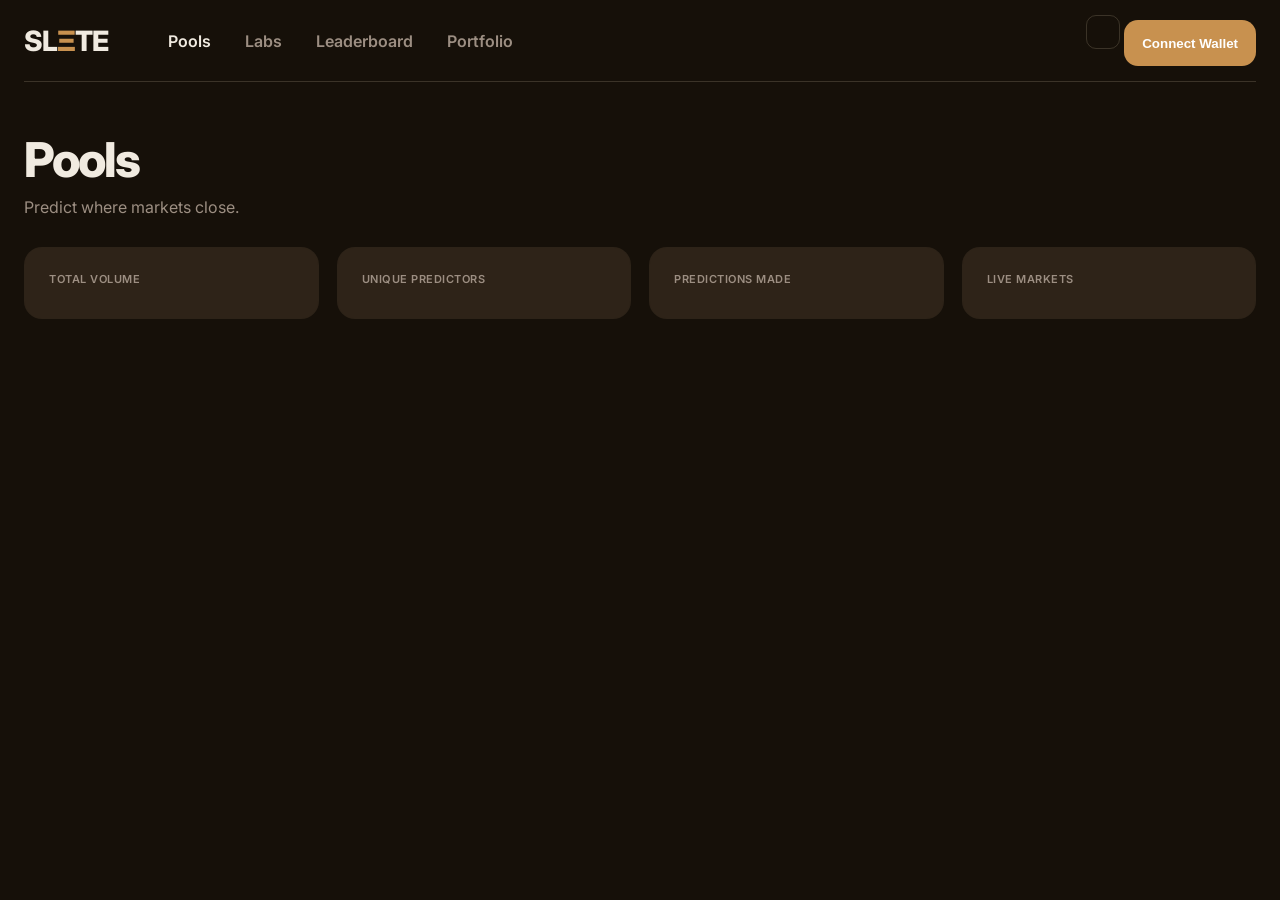
==== product.html @ a9aff98e "Change sidebar logo from div to anchor tag" ====
<!DOCTYPE html>
<html lang="en">
<head>

<meta charset="UTF-8">
<meta name="viewport" content="width=device-width, initial-scale=1.0">

<title>Slete | Predict Prices | Win Prizes</title>

<link rel="stylesheet" href="slete-desktop.css">
<link rel="stylesheet" href="slete.css">

<link rel="icon" href="slete1.png" type="image/png" sizes="16x16" />

<link rel="preconnect" href="https://fonts.googleapis.com">
<link rel="preconnect" href="https://fonts.gstatic.com" crossorigin>

<link href="https://fonts.googleapis.com/css2?family=IBM+Plex+Mono:wght@400;600;700&family=Inter:wght@400;500;600;700;800&display=swap" rel="stylesheet">

<script src="https://unpkg.com/lucide@latest/dist/umd/lucide.min.js"></script>

</head>
<body>
    
    <!-- SIDEBAR OVERLAY -->
<div class="sidebar-overlay" id="sidebarOverlay"></div>

<!-- COMMAND DRAWER -->
<aside class="sidebar" id="sidebar">

    <!-- TOP — Identity -->
    <div class="sidebar-identity">
    <a href="index.html" class="sidebar-logo">SL<span>Ξ</span>TE</a>
    </div>

    <!-- MIDDLE — Navigation -->
    <nav class="sidebar-nav">
        <button class="sidebar-nav-item active" data-sidebar-nav="pools">
            <svg width="18" height="18" viewBox="0 0 24 24" fill="none" stroke="currentColor" stroke-width="2" stroke-linecap="round" stroke-linejoin="round"><rect x="2" y="3" width="20" height="14" rx="2"/><line x1="8" y1="21" x2="16" y2="21"/><line x1="12" y1="17" x2="12" y2="21"/></svg>
            <span>Pools</span>
        </button>
        <button class="sidebar-nav-item" data-sidebar-nav="leaderboard">
            <svg width="18" height="18" viewBox="0 0 24 24" fill="none" stroke="currentColor" stroke-width="2" stroke-linecap="round" stroke-linejoin="round"><polyline points="22 12 18 12 15 21 9 3 6 12 2 12"/></svg>
            <span>Leaderboard</span>
        </button>
        <button class="sidebar-nav-item" data-sidebar-nav="portfolio">
            <svg width="18" height="18" viewBox="0 0 24 24" fill="none" stroke="currentColor" stroke-width="2" stroke-linecap="round" stroke-linejoin="round"><path d="M20 21v-2a4 4 0 0 0-4-4H8a4 4 0 0 0-4 4v2"/><circle cx="12" cy="7" r="4"/></svg>
            <span>Portfolio</span>
        </button>
        <div class="sidebar-divider"></div>
        <button class="sidebar-nav-item sidebar-nav-item--dim" data-sidebar-nav="labs" title="Coming soon — AI-assisted prediction tools">
            <svg width="18" height="18" viewBox="0 0 24 24" fill="none" stroke="currentColor" stroke-width="2" stroke-linecap="round" stroke-linejoin="round"><path d="M9 3H5a2 2 0 0 0-2 2v4m6-6h10a2 2 0 0 1 2 2v4M9 3v18m0 0h10a2 2 0 0 0 2-2v-4M9 21H5a2 2 0 0 1-2-2v-4m0 0h18"/></svg>
            <span>Labs</span>
            <div class="sidebar-nav-tag">Q3</div>
        </button>
    </nav>

    <!-- BOTTOM — CTA -->
    <div class="sidebar-footer">
        <div class="sidebar-protocol-info">
            <span class="sidebar-protocol-label">Powered by</span>
            <span class="sidebar-protocol-value">DeepBook · Sui</span>
        </div>
        <button class="sidebar-propose-btn" data-sidebar-nav="propose">
            <svg width="16" height="16" viewBox="0 0 24 24" fill="none" stroke="currentColor" stroke-width="2.5" stroke-linecap="round" stroke-linejoin="round"><line x1="12" y1="5" x2="12" y2="19"/><line x1="5" y1="12" x2="19" y2="12"/></svg>
            Propose Market
        </button>
    </div>

</aside>

<!-- =========================================
     APP
========================================= -->

<div class="app-shell">

    <!-- =====================================
         NAVBAR
    ====================================== -->

    <header class="navbar">

        <div class="nav-left">

            <div class="logo">
                SL<span>Ξ</span>TE
            </div>

            <nav class="nav-menu">

                <a href="#" class="active">
                    Pools
                </a>

                <a href="#">
                    Labs
                </a>

                <a href="#">
                    Leaderboard
                </a>

                <a href="#">
                    Portfolio
                </a>

            </nav>

        </div>

<div class="nav-right">
<button data-theme class="theme-toggle" aria-label="Toggle theme">
        <i data-lucide="sun" width="16" height="16"></i>
    </button>
    <button class="wallet-btn" id="walletBtn">Connect Wallet</button>
    <button class="nav-hamburger" id="navHamburger" aria-label="Menu">
        <span></span>
        <span></span>
        <span></span>
    </button>
</div>

    </header>

    <!-- =====================================
         PAGE HEADER
    ====================================== -->
     <!-- POOLS PAGE -->
                   <div id="page-pools">
    <section class="page-header">

        <div>

            <h1>
                Pools
            </h1>

            <p>
                Predict where markets close.
            </p>

        </div>

    </section>

    <!-- =====================================
         FILTERS
    ====================================== -->

    

    <!-- =====================================
         PROTOCOL METRICS
    ====================================== -->

    <section class="metrics-grid">

        <div class="metric-card">
            <span>Total Volume</span>
            <strong id="statTotalPooled"></strong>
        </div>

        <div class="metric-card">
            <span>Unique Predictors</span>
            <strong id="statActivePredictors"></strong>
        </div>

        <div class="metric-card">
            <span>Predictions Made</span>
            <strong id="statPredictionsMade"></strong>
        </div>

        <div class="metric-card">
            <span>Live Markets</span>
            <strong id="statMarkets"></strong>
        </div>

    </section>

    <!-- =====================================
         POOLS GRID
    ====================================== -->

    <section class="pools-grid" id="active-pools-grid">

    </section>

    </div><!-- end #page-pools -->
    
    <!-- PORTFOLIO PAGE -->
<div id="page-portfolio" style="display:none;">

    <section class="page-header">
        <div>
            <h1>Portfolio</h1>
            <p>Your prediction history.</p>
        </div>
    </section>

   <!-- CONNECTED STATE -->
    <div class="portfolio-content" id="portfolioContent" style="display:none;">

        <!-- STREAK CARD -->
        <div class="port-streak-card" id="portStreakCard">
            <div class="port-streak-left">
                <span class="port-streak-label">Accuracy Streak</span>
                <div class="port-streak-count" id="portStreakCount">0</div>
                <span class="port-streak-sub" id="portStreakSub">No streak yet</span>
            </div>
            <div class="port-streak-right">
                <div class="port-streak-dots" id="portStreakDots"></div>
                <span class="port-streak-threshold">Within 1% accuracy</span>
            </div>
        </div>

        <!-- STATS GRID -->
        <div class="portfolio-stats">
            <div class="portfolio-stat">
                <span>Predictions</span>
                <strong id="portStatTotal">0</strong>
            </div>
            <div class="portfolio-stat">
                <span>Accuracy</span>
                <strong id="portStatWinRate">—</strong>
            </div>
            <div class="portfolio-stat">
                <span>Earned</span>
                <strong id="portStatEarned">—</strong>
            </div>
        </div>

        <!-- BALANCE STRIP -->
        <div class="port-balance-strip">
            <span class="port-balance-label">DUSDC Balance</span>
            <strong class="port-balance-val" id="portStatBalance">—</strong>
        </div>

        <!-- EMPTY STATE -->
        <div class="portfolio-empty" id="portfolioEmpty">
            <p>No predictions yet.</p>
            <button class="detail-gate-btn" id="portfolioGoPoolsBtn">Browse Pools </button>
        </div>

        <!-- HISTORY LIST -->
        <div class="portfolio-history" id="portfolioHistory" style="display:none;">
            <div class="port-history-title">Positions</div>
            <div id="portfolioHistoryRows"></div>
        </div>

    </div>

</div><!-- end #page-portfolio -->

<!-- PROPOSE MARKET PAGE -->
<div id="page-propose" style="display:none;">

    <section class="page-header">
        <div>
            <h1>Propose Market</h1>
            <p>Create a new prediction pool on DeepBook.</p>
        </div>
    </section>

    <!-- STEP INDICATOR -->
    <div class="propose-steps">
        <div class="propose-step active" data-step="1">
            <div class="propose-step-num">1</div>
            <span>Asset Pair</span>
        </div>
        <div class="propose-step-line"></div>
        <div class="propose-step" data-step="2">
            <div class="propose-step-num">2</div>
            <span>Configure</span>
        </div>
        <div class="propose-step-line"></div>
        <div class="propose-step" data-step="3">
            <div class="propose-step-num">3</div>
            <span>Review</span>
        </div>
    </div>

    <!-- STEP 1 — Asset Pair -->
    <div class="propose-panel" id="proposeStep1">
        <h2 class="propose-panel-title">Choose an asset pair</h2>
        <p class="propose-panel-sub">Select the base asset. All pools are quoted in USDC.</p>
        <div class="propose-asset-grid">
            <button class="propose-asset-chip active" data-asset="SUI">
                <img src="https://assets.coingecko.com/coins/images/26375/small/sui-ocean-square.png" alt="SUI">
                <span>SUI</span>
            </button>
            <button class="propose-asset-chip" data-asset="ETH">
                <img src="https://assets.coingecko.com/coins/images/279/small/ethereum.png" alt="ETH">
                <span>ETH</span>
            </button>
            <button class="propose-asset-chip" data-asset="SOL">
                <img src="https://assets.coingecko.com/coins/images/4128/small/solana.png" alt="SOL">
                <span>SOL</span>
            </button>
            <button class="propose-asset-chip" data-asset="BTC">
                <img src="https://assets.coingecko.com/coins/images/1/small/bitcoin.png" alt="BTC">
                <span>BTC</span>
            </button>
        </div>
        <div class="propose-selected-pair">
            <span id="proposeSelectedPair">SUI / USDC</span>
        </div>
        <button class="propose-next-btn" id="proposeNext1">Continue</button>
    </div>

    <!-- STEP 2 — Configure -->
    <div class="propose-panel" id="proposeStep2" style="display:none;">
        <h2 class="propose-panel-title">Configure your pool</h2>
        <p class="propose-panel-sub">Set the duration and entry fee for predictors.</p>

        <div class="propose-field">
            <label class="propose-label">Pool Duration</label>
            <div class="propose-option-row">
                <button class="propose-option active" data-duration="6">6H</button>
                <button class="propose-option" data-duration="12">12H</button>
                <button class="propose-option" data-duration="24">24H</button>
                <button class="propose-option" data-duration="48">48H</button>
            </div>
        </div>

        <div class="propose-field">
            <label class="propose-label">Entry Fee</label>
            <div class="propose-option-row">
                <button class="propose-option active" data-fee="1">1 USDC</button>
                <button class="propose-option" data-fee="2">2 USDC</button>
                <button class="propose-option" data-fee="5">5 USDC</button>
                <button class="propose-option" data-fee="10">10 USDC</button>
            </div>
        </div>

        <div class="propose-field">
            <label class="propose-label">Oracle Source</label>
            <div class="propose-oracle-display">
                <svg width="16" height="16" viewBox="0 0 24 24" fill="none" stroke="currentColor" stroke-width="2"><circle cx="12" cy="12" r="10"/><polyline points="12 6 12 12 16 14"/></svg>
                DeepBook Price Oracle · Sui Testnet
            </div>
        </div>

        <div class="propose-nav-row">
            <button class="propose-back-btn" id="proposeBack2">← Back</button>
            <button class="propose-next-btn" id="proposeNext2">Continue →</button>
        </div>
    </div>

    <!-- STEP 3 — Review -->
    <div class="propose-panel" id="proposeStep3" style="display:none;">
        <h2 class="propose-panel-title">Review & Submit</h2>
        <p class="propose-panel-sub">Confirm your proposal before submitting on-chain.</p>

        <div class="propose-review-card">
            <div class="propose-review-row">
                <span>Asset Pair</span>
                <strong id="reviewPair">SUI / USDC</strong>
            </div>
            <div class="propose-review-row">
                <span>Duration</span>
                <strong id="reviewDuration">24H</strong>
            </div>
            <div class="propose-review-row">
                <span>Entry Fee</span>
                <strong id="reviewFee">1 USDC</strong>
            </div>
            <div class="propose-review-row">
                <span>Oracle</span>
                <strong>DeepBook · Sui</strong>
            </div>
            <div class="propose-review-row">
                <span>Network</span>
                <strong>Sui Testnet</strong>
            </div>
        </div>

        <div class="propose-submit-gate" id="proposeGate">
            <p>Connect your wallet to submit this proposal on-chain.</p>
            <button class="detail-gate-btn" id="proposeConnectBtn">Connect Wallet →</button>
        </div>

        <div class="propose-submit-form" id="proposeForm" style="display:none;">
            <button class="propose-submit-btn" id="proposeSubmitBtn">
                Submit Proposal on Sui →
            </button>
            <p class="propose-disclaimer">This proposal will be submitted to the Slete protocol contract on Sui Testnet.</p>
        </div>

        <div class="propose-nav-row">
            <button class="propose-back-btn" id="proposeBack3">← Back</button>
        </div>
    </div>

</div><!-- end #page-propose -->

<!-- LEADERBOARD PAGE -->
<div id="page-leaderboard" style="display:none;">

    <section class="page-header">
        <div>
            <h1>Leaderboard</h1>
            <p>Top predictors by accuracy.</p>
        </div>
    </section>

   <div style="display:flex;flex-direction:column;align-items:center;justify-content:center;padding:80px 24px;text-align:center;gap:8px;">
    <svg width="36" height="36" viewBox="0 0 24 24" fill="none" stroke="var(--accent)" stroke-width="1.5" stroke-linecap="round" stroke-linejoin="round" style="opacity:0.7;margin-bottom:4px;"><path d="M6 9H4.5a2.5 2.5 0 0 1 0-5H6"/><path d="M18 9h1.5a2.5 2.5 0 0 0 0-5H18"/><path d="M4 22h16"/><path d="M10 14.66V17c0 .55-.47.98-.97 1.21C7.85 18.75 7 20.24 7 22"/><path d="M14 14.66V17c0 .55.47.98.97 1.21C16.15 18.75 17 20.24 17 22"/><path d="M18 2H6v7a6 6 0 0 0 12 0V2Z"/></svg>
    <h2 style="font-size:18px;font-weight:700;margin:0;color:var(--text);">There are no rankings yet.</h2>
</div>
   
</div><!-- end #page-leaderboard -->

    <!-- =====================================
         MOBILE BOTTOM NAV
    ====================================== -->

    <nav class="mobile-nav">

        <button class="mobile-nav-item active" data-nav="pools">
            <i data-lucide="layers" width="22" height="22"></i>
            Pools
        </button>

        <button class="mobile-nav-item" data-nav="labs" style="display:none;">
            <i data-lucide="flask-conical" width="22" height="22"></i>
            Labs
        </button>

        <button class="mobile-nav-item" data-nav="leaderboard">
            <i data-lucide="bar-chart-2" width="22" height="22"></i>
            Leaders
        </button>

        <button class="mobile-nav-item" data-nav="portfolio">
            <i data-lucide="user" width="22" height="22"></i>
            Portfolio
        </button>

    </nav>
</div>

<script type="module">
  import { Transaction } from 'https://esm.sh/@mysten/sui@1.21.1/transactions';
  window.__SuiTransaction = Transaction;
</script>

<script src="sui-wallet.js"></script>
<script src="slete.js"></script>
<script>lucide.createIcons();</script>

   <!-- POOL DETAIL PAGE — outside app-shell so fixed positioning is never broken -->
   <section class="detail-page" id="page-pool-detail">

        <!-- DETAIL NAVBAR -->
        <header class="detail-nav">
            <div class="detail-nav-top">
                <button class="detail-back" id="detailBack">
                    <svg width="20" height="20" viewBox="0 0 24 24" fill="none" stroke="currentColor" stroke-width="2.5" stroke-linecap="round" stroke-linejoin="round"><polyline points="15 18 9 12 15 6"/></svg>
                </button>
                <div class="detail-breadcrumb">
                    <span class="detail-bc-pools">Pools</span>
                    <svg width="14" height="14" viewBox="0 0 24 24" fill="none" stroke="currentColor" stroke-width="2" stroke-linecap="round" stroke-linejoin="round"><polyline points="9 18 15 12 9 6"/></svg>
                    <span class="detail-bc-asset" id="detailBcAsset"></span>
                </div>
            </div>
            <div class="detail-pool-switcher" id="detailPoolSwitcher"></div>
        </header>

       <!-- PRICE HERO -->
<div class="detail-price-hero">
    <div class="detail-price-left">
        <div class="detail-asset-top">
            <div class="detail-asset-icons"></div>
            <div class="detail-asset-name" id="detailAsset"></div>
            <div class="detail-status-badge">Open</div>
        </div>
        <div class="detail-price-row">
            <span class="detail-live-price" id="detailLivePrice"></span>
            <span class="detail-change" id="detailChange"></span>
        </div>
    </div>
    <div class="detail-price-right">
        <div class="detail-price-right-top">
            <div class="detail-pool-id-badge" id="detailPoolId"></div>
            <button class="detail-share-btn" id="detailShareBtn">
                <svg width="15" height="15" viewBox="0 0 24 24" fill="none" stroke="currentColor" stroke-width="2" stroke-linecap="round" stroke-linejoin="round"><circle cx="18" cy="5" r="3"/><circle cx="6" cy="12" r="3"/><circle cx="18" cy="19" r="3"/><line x1="8.59" y1="13.51" x2="15.42" y2="17.49"/><line x1="15.41" y1="6.51" x2="8.59" y2="10.49"/></svg>
            </button>
        </div>
        <div class="detail-duration-badge" id="detailDuration"></div>
    </div>
</div>

<!-- PRICE TO BEAT BANNER -->
<div class="detail-ptb" id="detailPtbBanner">
    <div class="detail-ptb-left">
        <span class="detail-ptb-label">Crowd Target</span>
        <span class="detail-ptb-price" id="detailPtbPrice">—</span>
    </div>
    <div class="detail-ptb-right">
        <span class="detail-ptb-delta" id="detailPtbDelta">—</span>
        <span class="detail-ptb-hint">from current</span>
    </div>
</div>

        <!-- TRADINGVIEW CHART -->
<div class="detail-chart-wrap">
    <div class="tradingview-widget-container" id="tvChartContainer">
        <div id="tradingview_chart"></div>
    </div>
    <canvas id="detailChartCanvas" class="detail-chart-canvas"></canvas>
    <div class="detail-pnl-badge" id="detailPnlBadge" style="display:none;"></div>
</div>

        <!-- DUAL TIMERS -->
        <div class="detail-timers">
        <div class="detail-timer-card detail-timer-close">
    <div class="detail-timer-label">Pool Closes In</div>
    <div class="detail-timer-value" id="detailTimerClose">—</div>
    <div class="detail-timer-tag">Entry deadline</div>
</div>
<div class="detail-timer-card detail-timer-snapshot">
    <div class="detail-timer-label">Snapshot In</div>
    <div class="detail-timer-value" id="detailTimerSnapshot">—</div>
    <div class="detail-timer-tag">Oracle reads price</div>
</div>
        </div>

        <!-- POOL METADATA STRIP -->
        <div class="detail-meta-strip">
            <div class="detail-meta-item">
                <span>Pool ID</span>
                <strong id="detailMetaPool">—</strong>
            </div>
            <div class="detail-meta-item">
                <span>Entry Fee</span>
                <strong id="detailMetaEntry">—</strong>
            </div>
            <div class="detail-meta-item">
                <span>Predictors</span>
                <strong id="detailMetaPredictors">—</strong>
            </div>
            <div class="detail-meta-item">
                <span>Prize Pool</span>
                <strong id="detailMetaPrize">—</strong>
            </div>
        </div>

        <!-- PREDICTION DISTRIBUTION -->
        <div class="detail-distribution">
            <div class="detail-dist-header">
                <span class="detail-dist-title">Prediction Distribution</span>
                <span class="detail-dist-sub" id="detailDistSub"></span>
                <p class="detail-dist-hint">Tap a bar to set your prediction</p>
            </div>
            <div class="detail-dist-bars" id="detailDistBars"></div>
            <div class="detail-dist-range">
                <span id="detailDistMin">—</span>
                <span>Current Price</span>
                <span id="detailDistMax">—</span>
            </div>
            <div class="detail-crowd-indicator" id="detailCrowdIndicator">
                <span class="crowd-dot"></span>
                <span class="crowd-text" id="detailCrowdText">—</span>
            </div>
        </div>
        
        <!-- PRICE CLUSTERS -->
<div class="detail-clusters" id="detailClusters">
    <div class="detail-clusters-header" id="detailClustersToggle">
        <span class="detail-clusters-title">Price Clusters</span>
        <span class="detail-clusters-sub" id="detailClustersSub">—</span>
        <svg class="detail-clusters-chevron" width="14" height="14" viewBox="0 0 24 24" fill="none" stroke="currentColor" stroke-width="2.5" stroke-linecap="round" stroke-linejoin="round"><polyline points="6 9 12 15 18 9"/></svg>
    </div>
    <div class="detail-clusters-body" id="detailClustersBody">
        <div class="detail-clusters-table">
            <div class="detail-clusters-thead">
                <span>Price Range</span>
                <span>Predictors</span>
                <span>Conviction</span>
            </div>
            <div id="detailClustersRows"></div>
        </div>
    </div>
</div>

        <!-- STICKY PREDICT SHEET -->
<div class="detail-sticky-sheet" id="detailStickySheet">

    <!-- GATE STATE -->
    <div class="detail-sheet-gate" id="detailConnectGate">
        <p class="detail-gate-text">Connect your wallet to make a prediction</p>
        <button class="detail-gate-btn" id="detailGateConnect">Connect Wallet</button>
    </div>

<!-- INPUT STATE -->
    <div class="detail-sheet-form" id="detailPredictForm" style="display:none;">

        <!-- Row 1: Price input -->
        <div class="detail-sheet-price-row">
            <div class="detail-sheet-price-left">
                <span class="detail-sheet-prefix">$</span>
                <input type="number" class="detail-sheet-input" id="detailPredictionInput" placeholder="Enter price" step="0.001"/>
            </div>
            <button class="detail-sheet-use-current" id="detailUseCurrentBtn">Use current</button>
        </div>

        <!-- Row 2: Stake label + quick-add chips -->
        <div class="detail-sheet-stake-row">
            <span class="detail-sheet-stake-label">Stake <strong id="detailStakeDisplay">1 DUSDC</strong></span>
            <div class="detail-sheet-quickadd">
                <button class="detail-quickadd-chip" data-add="1">+1</button>
                <button class="detail-quickadd-chip" data-add="5">+5</button>
                <button class="detail-quickadd-chip" data-add="10">+10</button>
                <button class="detail-quickadd-chip" data-add="100">+100</button>
            </div>
        </div>

        <!-- Row 3: Preset amount chips (segmented) -->
        <div class="detail-sheet-chips" id="detailAmountChips">
            <button class="detail-amount-chip active" data-amount="1">1</button>
            <button class="detail-amount-chip" data-amount="5">5</button>
            <button class="detail-amount-chip" data-amount="10">10</button>
            <button class="detail-amount-chip" data-amount="custom">
                <svg width="12" height="12" viewBox="0 0 24 24" fill="none" stroke="currentColor" stroke-width="2.5" stroke-linecap="round" stroke-linejoin="round"><line x1="12" y1="5" x2="12" y2="19"/><line x1="5" y1="12" x2="19" y2="12"/></svg>
            </button>
            <input type="number" class="detail-custom-amount" id="detailCustomAmount" placeholder="DUSDC" min="1" step="1" style="display:none;"/>
        </div>

        <!-- Win estimate -->
        <div class="detail-sheet-win-row" id="detailWinRow">
            <span class="detail-win-label">If correct</span>
            <span class="detail-win-amount" id="detailWinEstimate">—</span>
        </div>

        <!-- Contrarian badge -->
        <div class="detail-contrarian-badge" id="detailContrarianBadge" style="display:none;">
            <div class="contrarian-left">
                <span class="contrarian-title" id="contrarianTitle">Contrarian</span>
                <span class="contrarian-sub" id="contrarianSub">—</span>
            </div>
            <span class="contrarian-edge" id="contrarianEdge">—</span>
        </div>

        <!-- CTA -->
        <button class="detail-submit-btn" id="detailSubmit">Confirm Prediction</button>

    </div>   
   
    <!-- POSITION STATE -->
    <div class="detail-position" id="detailPosition" style="display:none;">
        <div class="detail-position-header">
            <span class="detail-position-title">Your Position</span>
            <span class="detail-position-badge">Active</span>
        </div>
        <div class="detail-position-rows">
            <div class="detail-position-row"><span>Your Prediction</span><strong id="posYours">—</strong></div>
            <div class="detail-position-row"><span>Current Price</span><strong id="posCurrent">—</strong></div>
            <div class="detail-position-row"><span>Crowd Median</span><strong id="posCrowd">—</strong></div>
            <div class="detail-position-row"><span>Your Distance</span><strong id="posDistance">—</strong></div>
        </div>
    </div>

</div>

    </section>

</body>
</html>
---- slete-desktop.css ----
/* =========================================================
   SLETE DESKTOP
========================================================= */

:root {
    --bg:            #F4F1EB;
    --surface:       #FCFAF7;
    --surface-2:     #F1EADF;
    --border:        rgba(43,36,28,0.08);
    --border-strong: rgba(43,36,28,0.12);
    --text:          #2B241C;
    --text-soft:     #6B6259;
    --text-muted:    #8A8177;
    --accent:        #AD7742;
    --accent-hover:  #956534;
    --accent-soft:   rgba(173,119,66,0.12);
    --green:         #177A55;
    --green-soft:    rgba(23,122,85,0.08);
    --red:           #C14A3A;
    --red-soft:      rgba(193,74,58,0.08);
    --shadow-sm:     0 1px 2px rgba(43,36,28,0.04);
    --shadow-md:     0 6px 20px rgba(43,36,28,0.06);
    --radius:        18px;
    --container:     1400px;
}

* {

    margin: 0;
    padding: 0;
    box-sizing: border-box;

}

body {

    background: var(--bg);
    color: var(--text);
    min-height: 100vh;
    color-scheme: light;
    font-family: 'Geist', 'SF Pro Display', Inter, sans-serif;
    }

.app-shell {

    max-width: var(--container);

    margin: 0 auto;

    padding: 0 24px 80px;

}

/* =========================================================
   NAVBAR
========================================================= */

.navbar {

    height: 82px;

    display: flex;

    align-items: center;

    justify-content: space-between;

    border-bottom: 1px solid var(--border);

}

.nav-left {

    display: flex;

    align-items: center;

    gap: 60px;

}

.logo {
    font-size: 28px;
    font-weight: 800;
    letter-spacing: -1px;
}

.logo span {
    color: var(--accent);
}

.nav-menu {

    display: flex;

    gap: 34px;

}

.nav-menu a {

    text-decoration: none;

    color: var(--text-soft);

    font-weight: 600;

    transition: .2s;

}

.nav-menu a:hover,
.nav-menu a.active {

    color: var(--text);

}

.wallet-btn {
    height: 46px;
    padding: 0 18px;
    border: none;
    background: var(--accent);
    color: #fff;
    border-radius: 14px;
    font-weight: 600;
}

.wallet-btn.connected {
    background: var(--accent);
    border-color: var(--accent);
    color: var(--accent);
}

/* =========================================================
   HEADER
========================================================= */

.page-header {

    margin-top: 48px;

    margin-bottom: 30px;

}

.page-header h1 {

    font-size: 48px;

    font-weight: 800;

    letter-spacing: -2px;

    margin-bottom: 8px;

}

.page-header p {

    color: var(--text-soft);

}

/* =========================================================
   FILTERS
========================================================= */

.filters {
    display: inline-flex;
    gap: 2px;
    margin-bottom: 30px;
    background: var(--surface-2);
    border-radius: 14px;
    padding: 4px;
    border: 1px solid var(--border);
}

.filter-chip {
    height: 36px;
    padding: 0 16px;
    border-radius: 10px;
    border: none;
    background: transparent;
    color: var(--text-muted);
    cursor: pointer;
    font-size: 13px;
    font-weight: 600;
    transition: background .15s, color .15s;
    white-space: nowrap;
}

.filter-chip:hover {
    color: var(--text);
}

.filter-chip.active {
    background: var(--surface);
    color: var(--text);
    box-shadow: 0 1px 4px rgba(43,36,28,0.10);
}

/* =========================================================
   METRICS
========================================================= */

.metrics-grid {
    display: grid;
    grid-template-columns: repeat(4,1fr);
    gap: 18px;
    margin-bottom: 40px;
}

.metric-card {
    background: var(--surface);
    border: 1px solid var(--border-strong, rgba(43,36,28,0.12));
    border-radius: var(--radius);
    padding: 24px;
}

.metric-card span {
    display: block;
    color: var(--text-soft);
    margin-bottom: 8px;
    font-size: 11px;
    font-weight: 600;
    text-transform: uppercase;
    letter-spacing: 0.5px;
}

.metric-card strong {
    font-size: 26px;
    font-weight: 800;
    font-family: 'IBM Plex Mono', monospace;
    letter-spacing: -0.5px;
}

/* =========================================================
   POOLS GRID
========================================================= */

.pools-grid {

    display: grid;

    grid-template-columns:
        repeat(auto-fill,minmax(340px,1fr));

    gap: 24px;

}

.pool-id {
    font-size: 11px;
    color: var(--text-muted);
    font-weight: 600;
    letter-spacing: .5px;
    text-decoration: none;
    margin-top: 3px;
    display: block;
}

.pool-id:hover {
    color: var(--accent);
}

.pool-pair-row {
    display: flex;
    align-items: center;
    gap: 12px;
    margin-bottom: 20px;
}

.pool-pair-info {
    display: flex;
    flex-direction: column;
    justify-content: center;
}

.asset-icons {
    display: flex;
    align-items: center;
    flex-shrink: 0;
    margin-bottom: 0;
}

.asset-icon {
    width: 32px;
    height: 32px;
    border-radius: 999px;
    object-fit: cover;
    flex-shrink: 0;
    border: 2px solid var(--surface);
}

.asset-icons .asset-icon:last-child {
    margin-left: -10px;
}

/* =========================================================
   POOL CARD
========================================================= */

.pool-card {
    background: var(--surface);
    border: 1px solid var(--border);
    border-radius: 28px;
    padding: 24px;
    transition: .25s;
}

@media (hover: hover) {
    .pool-card:hover {
        transform: translateY(-4px);
        border-color: rgba(173,119,66,0.35);
        box-shadow: 0 20px 40px rgba(173,119,66,0.10);
    }
}

.pool-top {

    display: flex;

    justify-content: space-between;

    align-items: center;

    margin-bottom: 24px;

}

.pool-status {

    height: 34px;

    padding: 0 14px;

    border-radius: 999px;

    display: flex;

    align-items: center;

    font-size: 13px;

    font-weight: 700;

}

.pool-status.open {

    background: rgba(22,163,74,.1);

    color: var(--green);

}

.pool-duration {

    font-size: 14px;

    color: var(--text-soft);

    font-weight: 700;

}

.asset {
    font-size: 22px;
    font-weight: 800;
    letter-spacing: -0.5px;
    line-height: 1;
}

.live-price {
    font-size: 40px;
    font-weight: 800;
    margin-bottom: 24px;
}

.countdown {
    background: var(--surface-2);
    border: 1px solid var(--border);
    border-radius: 18px;
    padding: 14px 18px;
    margin-bottom: 24px;
    position: relative;
    overflow: hidden;
}

.countdown::before {
    content: '';
    position: absolute;
    inset: 0;
    background: linear-gradient(135deg, rgba(173,119,66,0.06), transparent);
    pointer-events: none;
}

.countdown-label {
    font-size: 11px;
    font-weight: 700;
    text-transform: uppercase;
    letter-spacing: 0.6px;
    color: var(--text-muted);
    margin-bottom: 6px;
}

.countdown strong {
    display: block;
    font-size: 28px;
    font-weight: 700;
    font-family: 'IBM Plex Mono', monospace;
    letter-spacing: 2px;
    color: var(--text);
    line-height: 1;
}

.countdown.urgent {
    border-color: rgba(193,74,58,0.3);
    background: rgba(193,74,58,0.06);
    animation: urgency-breathe 1.2s ease-in-out infinite;
}

.countdown.urgent strong {
    color: var(--red);
}

.countdown.warning {
    border-color: rgba(173,119,66,0.4);
    background: rgba(173,119,66,0.07);
}

.countdown.warning strong {
    color: var(--accent);
}

@keyframes urgency-breathe {
    0%, 100% { box-shadow: 0 0 0 0 rgba(193,74,58,0); }
    50% { box-shadow: 0 0 0 4px rgba(193,74,58,0.12); }
}

.pool-stats {

    display: flex;

    flex-direction: column;

    gap: 16px;

    margin-bottom: 24px;

}

.pool-stats div {
    display: flex;
    justify-content: space-between;
    align-items: center;
    padding: 4px 0;
    border-bottom: 1px solid var(--border);
}

.pool-stats div:last-child {
    border-bottom: none;
}

.pool-stats span {
    color: var(--text-soft);
    font-size: 12px;
    font-weight: 500;
    text-transform: uppercase;
    letter-spacing: 0.4px;
}

.pool-stats strong {
    font-weight: 700;
    font-size: 15px;
    color: var(--text);
    font-family: 'IBM Plex Mono', monospace;
}

.join-btn {

    width: 100%;
    height: 54px;
    border: none;
    border-radius: 18px;
    background: var(--accent);
    color: white;
    font-weight: 700;
    cursor: pointer;
    transition: background .2s;
}

.join-btn:hover {
    background: var(--accent-hover);
}

/* =========================================================
   POOL DETAIL PAGE
========================================================= */

.detail-page {
    position: fixed;
    inset: 0;
    background: var(--bg);
    z-index: 1500;
    overflow-y: auto;
    opacity: 0;
    pointer-events: none;
    transition: opacity .2s ease;
    padding-bottom: 0;
    display: none;
}

.detail-page.open {
    display: block;
    opacity: 1;
    pointer-events: all;
}

@keyframes slideUp {
    from { opacity: 0; transform: translateY(18px); }
    to   { opacity: 1; transform: translateY(0); }
}

@keyframes fadeIn {
    from { opacity: 0; }
    to   { opacity: 1; }
}

.detail-page.open .detail-price-hero {
    animation: slideUp .25s ease forwards;
}

.detail-page.open .detail-chart-wrap {
    animation: slideUp .3s ease .05s both;
}

.detail-page.open .detail-timers {
    animation: slideUp .3s ease .1s both;
}

.detail-page.open .detail-meta-strip {
    animation: slideUp .3s ease .15s both;
}

.detail-page.open .detail-distribution {
    animation: slideUp .3s ease .2s both;
}

.detail-page.open .detail-predict-section {
    animation: slideUp .3s ease .25s both;
}

/* DETAIL NAV */

.detail-nav {
    display: flex;
    align-items: center;
    gap: 12px;
    padding: 16px 20px;
    border-bottom: 1px solid var(--border);
    position: sticky;
    top: 0;
    background: var(--bg);
    z-index: 10;
}

.detail-back {
    width: 38px;
    height: 38px;
    border-radius: 999px;
    border: 1px solid var(--border);
    background: var(--surface);
    display: flex;
    align-items: center;
    justify-content: center;
    cursor: pointer;
    flex-shrink: 0;
}

.detail-breadcrumb {
    display: flex;
    align-items: center;
    gap: 6px;
    flex: 1;
    font-size: 14px;
    font-weight: 600;
    color: var(--text-soft);
}

.detail-bc-asset {
    color: var(--text);
}

.detail-nav-right {
    display: flex;
    align-items: center;
    gap: 8px;
}

.detail-status-badge {
    background: rgba(22,163,74,.1);
    color: var(--green);
    font-size: 12px;
    font-weight: 700;
    padding: 4px 12px;
    border-radius: 999px;
}

.detail-duration-badge {
    font-size: 13px;
    font-weight: 700;
    color: var(--text-soft);
}

/* PRICE HERO */

.detail-price-hero {
    display: flex;
    justify-content: space-between;
    align-items: flex-start;
    padding: 20px 20px 14px;
}

.detail-asset-name {
    font-size: 14px;
    font-weight: 700;
    color: var(--text);
    margin-bottom: 0;
}

.detail-price-row {
    display: flex;
    align-items: baseline;
    gap: 10px;
}

.detail-live-price {
    font-size: 40px;
    font-weight: 800;
    letter-spacing: -2px;
    color: var(--text);
    font-family: 'IBM Plex Mono', monospace;
}

.detail-change {
    font-size: 14px;
    font-weight: 700;
    color: var(--green);
}

.detail-change.negative {
    color: #dc2626;
}

.detail-pool-id-badge {
    font-size: 12px;
    font-weight: 700;
    color: var(--text-soft);
    background: var(--surface-2);
    border: 1px solid var(--border);
    padding: 6px 12px;
    border-radius: 999px;
}

/* CHART */

.detail-chart-wrap {
    margin: 0 20px 20px;
    border-radius: 20px;
    overflow: hidden;
    border: 1px solid var(--border);
    background: var(--surface);
    border-color: var(--border);
}

.detail-chart-canvas {
    position: absolute;
    top: 50px;
    left: 0;
    right: 0;
    bottom: 40px;
    width: 100%;
    height: calc(440px - 90px);
    pointer-events: none;
    z-index: 10;
}

.detail-pnl-badge {
    position: absolute;
    top: 58px;
    left: 28px;
    font-size: 14px;
    font-weight: 800;
    font-family: 'IBM Plex Mono', monospace;
    color: var(--accent);
    background: var(--surface);
    border: 1px solid var(--border);
    padding: 5px 10px;
    border-radius: 8px;
    pointer-events: none;
    z-index: 11;
    white-space: nowrap;
}

.detail-pnl-badge.negative {
    color: var(--red, #c0392b);
}

#tradingview_chart {
    width: 100%;
    height: 440px;
}

#tradingview_chart iframe {
    width: 100%;
    height: 440px;
    border: none;
    display: block;
}

/* DUAL TIMERS */

.detail-timers {
    display: grid;
    grid-template-columns: 1fr 1fr;
    gap: 12px;
    padding: 0 20px 20px;
}

.detail-timer-card {
    border-radius: 18px;
    padding: 16px;
    text-align: center;
}

.detail-timer-close {
    background: linear-gradient(135deg, #C14A3A, #d45a48);
    border: none;
    position: relative;
    overflow: hidden;
    animation: timer-close-breathe 2s ease-in-out infinite;
}

.detail-timer-snapshot {
    background: linear-gradient(135deg, #AD7742, #c98d52);
    border: none;
}

@keyframes timer-close-breathe {
    0%, 100% { box-shadow: 0 4px 20px rgba(193,74,58,0.25); }
    50% { box-shadow: 0 4px 32px rgba(193,74,58,0.45); }
}

.detail-timer-tag {
    font-size: 10px;
    font-weight: 700;
    color: rgba(255,255,255,.65);
    text-transform: uppercase;
    letter-spacing: .5px;
    margin-top: 4px;
}

.detail-timer-label {
    font-size: 12px;
    font-weight: 600;
    margin-bottom: 6px;
}

.detail-timer-close .detail-timer-label,
.detail-timer-snapshot .detail-timer-label {
    color: rgba(255,255,255,.82);
}

.detail-timer-close .detail-timer-value,
.detail-timer-snapshot .detail-timer-value {
    color: #fff;
    font-family: 'IBM Plex Mono', monospace;
}

/* METADATA STRIP */

.detail-meta-strip {
    display: grid;
    grid-template-columns: repeat(4,1fr);
    gap: 10px;
    margin: 0 16px 16px;
}

.detail-meta-item {
    background: var(--surface);
    border: 1px solid var(--border);
    border-radius: 14px;
    padding: 16px 10px;
    text-align: center;
}

.detail-meta-item span {
    display: block;
    font-size: 10px;
    font-weight: 600;
    color: var(--text-soft);
    text-transform: uppercase;
    letter-spacing: 0.5px;
    margin-bottom: 6px;
}

.detail-meta-item strong {
    font-size: 15px;
    font-weight: 800;
    font-family: 'IBM Plex Mono', monospace;
}

/* PREDICTION DISTRIBUTION */

.detail-distribution {
    margin: 0 20px 20px;
    background: var(--surface-2);
    border: 1px solid var(--border);
    border-radius: 20px;
    padding: 20px;
}

.detail-dist-header {
    display: flex;
    justify-content: space-between;
    align-items: center;
    margin-bottom: 6px;
}

.detail-dist-title {
    font-size: 15px;
    font-weight: 700;
}

.detail-dist-sub {
    font-size: 12px;
    color: var(--text-soft);
}

.detail-dist-hint {
    font-size: 11px;
    color: var(--text-muted);
    margin-bottom: 14px;
    font-style: italic;
}

.detail-dist-bars {
    display: flex;
    align-items: flex-end;
    gap: 3px;
    height: 80px;
    margin-bottom: 10px;
    position: relative;
}

.detail-dist-bar {
    flex: 1;
    border-radius: 4px 4px 0 0;
    background: rgba(139,127,115,0.10);
    transition: background .2s, transform .15s;
    min-height: 4px;
    cursor: pointer;
    position: relative;
}

.detail-dist-bar:hover,
.detail-dist-bar.hovered {
    filter: brightness(1.15) saturate(1.2);
    transform: scaleY(1.04);
    transform-origin: bottom;
}

.detail-dist-bar.peak {
    /* color set by JS heatmap — no override */
}

.detail-dist-bar.selected {
    background: var(--accent) !important;
    filter: none;
}

.detail-dist-bar.selected::after {
    content: attr(data-price);
    position: absolute;
    bottom: calc(100% + 6px);
    left: 50%;
    transform: translateX(-50%);
    background: var(--text);
    color: var(--surface);
    font-size: 9px;
    font-weight: 700;
    padding: 3px 6px;
    border-radius: 6px;
    white-space: nowrap;
    pointer-events: none;
    font-family: 'IBM Plex Mono', monospace;
}

.detail-dist-range {
    display: flex;
    justify-content: space-between;
    font-size: 11px;
    color: var(--text-soft);
    font-weight: 600;
    font-family: 'IBM Plex Mono', monospace;
}

.detail-dist-range span:nth-child(2) {
    color: var(--accent);
    font-weight: 700;
}

.detail-crowd-indicator {
    display: flex;
    align-items: center;
    gap: 8px;
    margin-top: 14px;
    padding: 10px 14px;
    background: var(--accent-soft);
    border-radius: 10px;
    border: 1px solid rgba(173,119,66,0.15);
}

.crowd-dot {
    width: 7px;
    height: 7px;
    border-radius: 999px;
    background: var(--accent);
    flex-shrink: 0;
    animation: pulse-dot 2s infinite;
}

@keyframes pulse-dot {
    0%, 100% { opacity: 1; transform: scale(1); }
    50% { opacity: 0.5; transform: scale(0.8); }
}

.crowd-text {
    font-size: 12px;
    font-weight: 600;
    color: var(--text-soft);
    line-height: 1.4;
}

.crowd-text strong {
    color: var(--accent);
    font-weight: 700;
}


/* STICKY PREDICT SHEET */
.detail-sticky-sheet {
    position: sticky;
    bottom: 0;
    background: var(--bg);
    border-top: 1px solid var(--border);
    padding: 16px 20px 28px;
    z-index: 100;
    box-shadow: 0 -8px 32px rgba(43,36,28,0.08);
}

body.dark .filters {
    background: rgba(255,235,200,0.05);
    border-color: rgba(255,235,200,0.08);
}

body.dark .filter-chip.active {
    background: rgba(255,235,200,0.08);
    color: var(--text);
    box-shadow: none;
}

body.dark .detail-sticky-sheet {
    box-shadow: 0 -8px 32px rgba(0,0,0,0.35);
}

/* Gate — connect wallet */
.detail-sheet-gate {
    display: flex;
    flex-direction: column;
    align-items: center;
    gap: 12px;
    padding: 8px 0;
}

.detail-gate-text {
    font-size: 13px;
    color: var(--text-soft);
    font-weight: 500;
}

.detail-gate-btn {
    height: 52px;
    width: 100%;
    border: none;
    border-radius: 14px;
    background: var(--accent);
    color: #fff;
    font-size: 15px;
    font-weight: 700;
    font-family: 'IBM Plex Mono', monospace;
    cursor: pointer;
    transition: background 0.2s;
    letter-spacing: 0.2px;
}

.detail-gate-btn:hover {
    background: var(--accent-hover);
}

/* Form container */
.detail-sheet-form {
    display: flex;
    flex-direction: column;
    gap: 14px;
}

/* Row 1 — price input card */
.detail-sheet-price-row {
    display: flex;
    align-items: center;
    gap: 12px;
    background: var(--surface);
    border: 1.5px solid var(--border-strong);
    border-radius: 16px;
    padding: 14px 16px;
    transition: border-color 0.2s;
}

.detail-sheet-price-row:focus-within {
    border-color: var(--accent);
}

.detail-sheet-price-left {
    display: flex;
    align-items: baseline;
    gap: 4px;
    flex: 1;
}

.detail-sheet-prefix {
    font-size: 22px;
    font-weight: 700;
    color: var(--text-muted);
    flex-shrink: 0;
    font-family: 'IBM Plex Mono', monospace;
    line-height: 1;
}

.detail-sheet-input {
    flex: 1;
    border: none;
    outline: none;
    font-size: 28px;
    font-weight: 800;
    font-family: 'IBM Plex Mono', monospace;
    color: var(--text);
    background: transparent;
    min-width: 0;
    letter-spacing: -0.5px;
}

.detail-sheet-input::placeholder {
    color: var(--text-muted);
    opacity: 0.35;
    font-weight: 600;
    font-size: 22px;
}

.detail-sheet-use-current {
    font-size: 11px;
    font-weight: 700;
    color: var(--accent);
    background: var(--accent-soft);
    border: 1px solid rgba(173,119,66,0.25);
    padding: 7px 13px;
    border-radius: 10px;
    cursor: pointer;
    white-space: nowrap;
    flex-shrink: 0;
    transition: background 0.15s;
    letter-spacing: 0.2px;
}

.detail-sheet-use-current:hover {
    background: rgba(173,119,66,0.2);
}

/* Row 2 — amount chips (full width segmented control) */
.detail-sheet-amount-row {
    display: flex;
    flex-direction: column;
    gap: 12px;
}

.detail-sheet-chips {
    display: flex;
    align-items: center;
    gap: 0;
    background: var(--surface-2);
    border: 1px solid var(--border);
    border-radius: 12px;
    padding: 4px;
    width: 100%;
}

.detail-amount-chip {
    flex: 1;
    height: 38px;
    padding: 0;
    border-radius: 9px;
    border: none;
    background: transparent;
    color: var(--text-soft);
    font-size: 14px;
    font-weight: 700;
    font-family: 'IBM Plex Mono', monospace;
    cursor: pointer;
    transition: background 0.15s, color 0.15s, box-shadow 0.15s;
    display: flex;
    align-items: center;
    justify-content: center;
}

.detail-amount-chip.active {
    background: var(--surface);
    color: var(--text);
    box-shadow: 0 1px 4px rgba(43,36,28,0.1);
}

.detail-amount-chip[data-amount="custom"] {
    color: var(--text-muted);
    flex: 0 0 42px;
}

.detail-custom-amount {
    height: 38px;
    border: 1.5px solid var(--accent);
    border-radius: 9px;
    background: var(--accent-soft);
    color: var(--accent);
    font-size: 14px;
    font-weight: 700;
    font-family: 'IBM Plex Mono', monospace;
    padding: 0 12px;
    outline: none;
    width: 90px;
    flex-shrink: 0;
}

.detail-custom-amount::placeholder {
    color: var(--accent);
    opacity: 0.5;
}

/* Row 2 — amounts + confirm */
.detail-sheet-amount-row {
    display: flex;
    align-items: center;
    gap: 8px;
}

.detail-sheet-chips {
    display: flex;
    align-items: center;
    gap: 6px;
    flex: 1;
    min-width: 0;
}

.detail-amount-chip {
    height: 36px;
    padding: 0 13px;
    border-radius: 8px;
    border: 1.5px solid var(--border);
    background: transparent;
    color: var(--text-soft);
    font-size: 13px;
    font-weight: 700;
    font-family: 'IBM Plex Mono', monospace;
    cursor: pointer;
    transition: border-color 0.15s, color 0.15s, background 0.15s;
    flex-shrink: 0;
    display: flex;
    align-items: center;
    justify-content: center;
}

.detail-amount-chip.active {
    border-color: var(--accent);
    color: var(--accent);
    background: var(--accent-soft);
}

.detail-amount-chip[data-amount="custom"] {
    padding: 0 10px;
    color: var(--text-muted);
}

.detail-custom-amount {
    height: 36px;
    border: 1.5px solid var(--accent);
    border-radius: 8px;
    background: var(--accent-soft);
    color: var(--accent);
    font-size: 13px;
    font-weight: 700;
    font-family: 'IBM Plex Mono', monospace;
    padding: 0 10px;
    outline: none;
    width: 80px;
    flex-shrink: 0;
}

.detail-custom-amount::placeholder {
    color: var(--accent);
    opacity: 0.5;
}

/* Stake row */
.detail-sheet-stake-row {
    display: flex;
    align-items: center;
    justify-content: space-between;
    gap: 10px;
}

.detail-sheet-stake-label {
    font-size: 13px;
    color: var(--text-soft);
    font-weight: 500;
}

.detail-sheet-stake-label strong {
    color: var(--text);
    font-weight: 700;
    font-family: 'IBM Plex Mono', monospace;
}

/* Quick-add chips */
.detail-sheet-quickadd {
    display: flex;
    gap: 6px;
}

.detail-quickadd-chip {
    height: 30px;
    padding: 0 10px;
    border-radius: 8px;
    border: 1px solid var(--border-strong);
    background: var(--surface);
    color: var(--text-soft);
    font-size: 12px;
    font-weight: 700;
    font-family: 'IBM Plex Mono', monospace;
    cursor: pointer;
    transition: border-color 0.15s, color 0.15s, background 0.15s;
}

.detail-quickadd-chip:hover {
    border-color: var(--accent);
    color: var(--accent);
    background: var(--accent-soft);
}

.detail-quickadd-chip:active {
    transform: scale(0.96);
}

/* Win estimate row */
.detail-sheet-win-row {
    display: flex;
    align-items: center;
    justify-content: space-between;
    padding: 10px 14px;
    background: var(--green-soft);
    border: 1px solid rgba(23,122,85,0.15);
    border-radius: 12px;
}

.detail-win-label {
    font-size: 12px;
    font-weight: 600;
    color: var(--green);
    text-transform: uppercase;
    letter-spacing: 0.4px;
}

.detail-win-amount {
    font-size: 16px;
    font-weight: 800;
    font-family: 'IBM Plex Mono', monospace;
    color: var(--green);
}

/* Contrarian badge */
.detail-contrarian-badge {
    display: flex;
    align-items: center;
    justify-content: space-between;
    padding: 10px 14px;
    border-radius: 12px;
    border: 1px solid;
    gap: 10px;
    animation: contrarian-appear 0.2s ease forwards;
}

@keyframes contrarian-appear {
    from { opacity: 0; transform: translateY(4px); }
    to   { opacity: 1; transform: translateY(0); }
}

.detail-contrarian-badge.contrarian--mild {
    background: rgba(173,119,66,0.08);
    border-color: rgba(173,119,66,0.25);
}

.detail-contrarian-badge.contrarian--bold {
    background: rgba(193,74,58,0.07);
    border-color: rgba(193,74,58,0.25);
}

.contrarian-left {
    display: flex;
    flex-direction: column;
    gap: 2px;
    flex: 1;
    min-width: 0;
}

.contrarian-title {
    font-size: 11px;
    font-weight: 800;
    text-transform: uppercase;
    letter-spacing: 0.6px;
}

.contrarian--mild .contrarian-title {
    color: var(--accent);
}

.contrarian--bold .contrarian-title {
    color: var(--red);
}

.contrarian-sub {
    font-size: 11px;
    font-weight: 500;
    color: var(--text-soft);
    white-space: nowrap;
    overflow: hidden;
    text-overflow: ellipsis;
}

.contrarian-edge {
    font-size: 14px;
    font-weight: 800;
    font-family: 'IBM Plex Mono', monospace;
    flex-shrink: 0;
}

.contrarian--mild .contrarian-edge {
    color: var(--accent);
}

.contrarian--bold .contrarian-edge {
    color: var(--red);
}

.detail-submit-btn {
    width: 100%;
    height: 54px;
    border: none;
    border-radius: 14px;
    background: var(--accent);
    color: #fff;
    font-size: 16px;
    font-weight: 700;
    font-family: 'IBM Plex Mono', monospace;
    cursor: pointer;
    transition: background 0.2s, transform 0.15s;
    letter-spacing: 0.3px;
}

.detail-submit-btn:hover {
    background: var(--accent-hover);
}

.detail-submit-btn:active {
    opacity: .9;
    transform: scale(.99);
}

/* PREDICT INPUT */
.detail-predict-label {
    font-size: 13px;
    font-weight: 700;
    color: var(--text-soft);
    text-transform: uppercase;
    letter-spacing: .5px;
    margin-bottom: 10px;
}

.detail-input-wrap {
    display: flex;
    align-items: center;
    border: 2px solid var(--accent);
    border-radius: 16px;
    height: 60px;
    padding: 0 12px 0 16px;
    margin-bottom: 12px;
    gap: 8px;
    background: var(--surface);
    color: var(--text);
}

.detail-input-prefix {
    font-size: 24px;
    font-weight: 700;
    color: var(--text-soft);
}

.detail-input {
    flex: 1;
    border: none;
    outline: none;
    font-size: 24px;
    font-weight: 700;
    font-family: Inter, sans-serif;
    color: var(--text);
    background: transparent;
}

.detail-input-hint {
    font-size: 12px;
    font-weight: 700;
    color: var(--accent);
    background: var(--accent-soft);
    border: 1.5px solid rgba(173,119,66,0.25);
    padding: 8px 14px;
    border-radius: 999px;
    cursor: pointer;
    flex-shrink: 0;
    transition: background .15s, border-color .15s;
    white-space: nowrap;
}

.detail-input-hint:hover {
    background: rgba(173,119,66,0.2);
    border-color: var(--accent);
}

.detail-submit-btn {
    width: 100%;
    height: 58px;
    border: none;
    border-radius: 16px;
    background: var(--accent);
    color: white;
    font-size: 17px;
    font-weight: 700;
    cursor: pointer;
    transition: opacity .2s, transform .15s;
    margin-bottom: 16px;
    font-family: 'IBM Plex Mono', monospace;
    letter-spacing: .3px;
}

.detail-submit-btn:hover {
    background: var(--accent-hover);
}

.detail-submit-btn:active {
    opacity: .88;
    transform: scale(.99);
}

.detail-submit-btn.success {
    background: var(--green);
}

.detail-disclaimer {
    font-size: 12px;
    color: var(--text-soft);
    text-align: center;
    line-height: 1.6;
    margin-top: 10px;
    padding: 10px 16px;
    background: var(--accent-soft);
    border-radius: 10px;
    font-weight: 500;
}

/* YOUR POSITION */
.detail-position {
    background: var(--surface-2);
    border: 1px solid var(--border);
    border-radius: 18px;
    padding: 18px;
    margin-top: 16px;
    margin-bottom: 12px;
}

.detail-position-header {
    display: flex;
    justify-content: space-between;
    align-items: center;
    margin-bottom: 14px;
}

.detail-position-title {
    font-size: 14px;
    font-weight: 700;
    color: var(--text);
}

.detail-position-badge {
    font-size: 11px;
    font-weight: 700;
    color: var(--green);
    background: var(--green-soft);
    padding: 3px 10px;
    border-radius: 999px;
    text-transform: uppercase;
    letter-spacing: 0.4px;
}

.detail-position-rows {
    display: flex;
    flex-direction: column;
    gap: 10px;
}

.detail-position-row {
    display: flex;
    justify-content: space-between;
    align-items: center;
    font-size: 13px;
}

.detail-position-row span {
    color: var(--text-soft);
    font-size: 12px;
    text-transform: uppercase;
    letter-spacing: 0.4px;
    font-weight: 500;
}

.detail-position-row strong {
    font-family: 'IBM Plex Mono', monospace;
    font-weight: 700;
    font-size: 15px;
    color: var(--text);
}

.detail-position-row.highlight strong {
    color: var(--accent);
    font-size: 14px;
}

/* CONNECT GATE */
.detail-connect-gate {
    background: var(--surface-2);
    border: 1px solid var(--border);
    border-radius: 18px;
    padding: 28px 20px;
    text-align: center;
    margin-bottom: 12px;
}

.detail-gate-text {
    font-size: 14px;
    color: var(--text-soft);
    margin-bottom: 16px;
    line-height: 1.5;
}

.detail-gate-btn {
    height: 50px;
    padding: 0 28px;
    background: var(--accent);
    color: #fff;
    border: none;
    border-radius: 14px;
    font-weight: 700;
    font-size: 15px;
    cursor: pointer;
    transition: background .2s;
}

.detail-gate-btn:hover {
    background: var(--accent-hover);
}

.price-change {
    display: inline-flex;
    align-items: center;
    font-size: 13px;
    font-weight: 700;
    padding: 3px 10px;
    border-radius: 999px;
    margin-bottom: 18px;
}

.price-change.positive {
    background: rgba(22,163,74,.08);
    color: var(--green);
}

.price-change.negative {
    background: var(--red-soft);
    color: var(--red);
}

.pool-card,
.metric-card {
    opacity: 0;
    transform: translateY(16px);
    transition: opacity .4s ease, transform .4s ease;
}

.pool-card.visible,
.metric-card.visible {
    opacity: 1;
    transform: translateY(0);
}

a.pool-id {
    text-decoration: none;
    color: var(--text-soft);
}

a.pool-id:hover {
    color: var(--blue);
    text-decoration: underline;
}

/* DARK MODE */
body.dark {
    --bg:        #161009;
    --surface:   #2E2318;
    --surface-2: #38291A;
    --border:    rgba(255,235,200,0.16);
    --text:      #F0EAE0;
    --text-soft: #9C8E82;
    --text-muted:#6B5F55;
    --accent:    #C8914F;
    --accent-soft: rgba(200,145,79,0.14);
    --green:     #2EA878;
    --green-soft:rgba(46,168,120,0.10);
    --red:       #D95F4B;
    --red-soft:  rgba(217,95,75,0.10);
    color-scheme: dark;
}

.theme-toggle {
    background: none;
    border: 1px solid var(--border);
    color: var(--text-soft);
    border-radius: 10px;
    width: 34px;
    height: 34px;
    cursor: pointer;
    font-size: 14px;
    margin-right: 0;
    flex-shrink: 0;
    position: relative;
    overflow: hidden;
    transition: border-color .3s, color .3s;
}

.theme-toggle svg {
    transition: transform .4s cubic-bezier(0.34, 1.56, 0.64, 1), opacity .25s;
    position: relative;
    z-index: 1;
}

.theme-toggle.spinning svg {
    transform: rotate(180deg) scale(1.2);
    opacity: 0.6;
}

/* Page-level theme transition */
body {
    transition: background-color .35s ease, color .35s ease;
}

/* Ripple element injected by JS */
.theme-ripple {
    position: fixed;
    border-radius: 50%;
    pointer-events: none;
    z-index: 9999;
    transform: scale(0);
    opacity: 0.15;
    animation: theme-ripple-expand .5s cubic-bezier(0.22, 1, 0.36, 1) forwards;
}

@keyframes theme-ripple-expand {
    0%   { transform: scale(0); opacity: 0.18; }
    60%  { opacity: 0.10; }
    100% { transform: scale(1); opacity: 0; }
}

/* =========================================================
   PORTFOLIO PAGE
========================================================= */

/* Streak card */
.port-streak-card {
    display: flex;
    align-items: center;
    justify-content: space-between;
    gap: 16px;
    padding: 20px;
    border-radius: 20px;
    border: 1px solid var(--border);
    margin-bottom: 16px;
    transition: border-color 0.3s;
}

.port-streak-card.streak--cold {
    background: var(--surface);
    border-color: var(--border);
}

.port-streak-card.streak--warm {
    background: linear-gradient(135deg, var(--surface) 0%, rgba(173,119,66,0.06) 100%);
    border-color: rgba(173,119,66,0.3);
}

.port-streak-card.streak--hot {
    background: linear-gradient(135deg, var(--surface) 0%, rgba(173,119,66,0.12) 100%);
    border-color: rgba(173,119,66,0.5);
    box-shadow: 0 4px 20px rgba(173,119,66,0.1);
}

.port-streak-left {
    display: flex;
    flex-direction: column;
    gap: 4px;
}

.port-streak-label {
    font-size: 10px;
    font-weight: 700;
    text-transform: uppercase;
    letter-spacing: 0.6px;
    color: var(--text-muted);
}

.port-streak-count {
    font-size: 48px;
    font-weight: 800;
    font-family: 'IBM Plex Mono', monospace;
    color: var(--text);
    line-height: 1;
    letter-spacing: -2px;
}

.streak--warm .port-streak-count,
.streak--hot .port-streak-count {
    color: var(--accent);
}

.port-streak-sub {
    font-size: 12px;
    font-weight: 500;
    color: var(--text-soft);
}

.port-streak-right {
    display: flex;
    flex-direction: column;
    align-items: flex-end;
    gap: 8px;
}

.port-streak-dots {
    display: flex;
    gap: 5px;
    flex-wrap: wrap;
    justify-content: flex-end;
    max-width: 130px;
}

.streak-dot {
    width: 10px;
    height: 10px;
    border-radius: 999px;
    flex-shrink: 0;
}

.streak-dot--hit {
    background: var(--accent);
}

.streak-dot--miss {
    background: var(--border-strong);
}

.port-streak-threshold {
    font-size: 10px;
    font-weight: 600;
    color: var(--text-muted);
    text-transform: uppercase;
    letter-spacing: 0.4px;
}

/* Balance strip */
.port-balance-strip {
    display: flex;
    align-items: center;
    justify-content: space-between;
    padding: 14px 18px;
    background: var(--surface);
    border: 1px solid var(--border);
    border-radius: 14px;
    margin-bottom: 24px;
}

.port-balance-label {
    font-size: 12px;
    font-weight: 600;
    color: var(--text-soft);
    text-transform: uppercase;
    letter-spacing: 0.5px;
}

.port-balance-val {
    font-size: 16px;
    font-weight: 800;
    font-family: 'IBM Plex Mono', monospace;
    color: var(--text);
}

/* History */
.port-history-title {
    font-size: 12px;
    font-weight: 700;
    text-transform: uppercase;
    letter-spacing: 0.6px;
    color: var(--text-muted);
    margin-bottom: 12px;
    padding: 0 4px;
}

.portfolio-row {
    display: flex;
    flex-direction: column;
    gap: 6px;
    padding: 14px 16px;
    background: var(--surface);
    border: 1px solid var(--border);
    border-radius: 14px;
    margin-bottom: 8px;
}

.portfolio-row-main {
    display: flex;
    align-items: center;
    justify-content: space-between;
}

.portfolio-row-pair {
    font-weight: 700;
    font-size: 14px;
    color: var(--text);
}

.portfolio-row-strike {
    font-family: 'IBM Plex Mono', monospace;
    font-size: 14px;
    font-weight: 700;
    color: var(--text);
}

.portfolio-row-meta {
    display: flex;
    align-items: center;
    gap: 10px;
}

.portfolio-row-size {
    font-size: 12px;
    font-weight: 600;
    color: var(--text-muted);
    font-family: 'IBM Plex Mono', monospace;
    flex: 1;
}

.portfolio-row-pnl {
    font-size: 13px;
    font-weight: 700;
    font-family: 'IBM Plex Mono', monospace;
}

.portfolio-row-pnl.pnl-pos { color: var(--green); }
.portfolio-row-pnl.pnl-neg { color: var(--red); }

.portfolio-row-status {
    font-size: 10px;
    font-weight: 700;
    padding: 3px 8px;
    border-radius: 999px;
    text-transform: uppercase;
    letter-spacing: 0.3px;
}

.portfolio-row-status.active,
.portfolio-row-status.pending {
    background: var(--accent-soft);
    color: var(--accent);
}

.portfolio-row-status.won {
    background: var(--green-soft);
    color: var(--green);
}

.portfolio-row-status.lost {
    background: var(--red-soft);
    color: var(--red);
}

.portfolio-connect-gate {
    display: flex;
    justify-content: center;
    align-items: center;
    min-height: 50vh;
}

.portfolio-gate-inner {
    text-align: center;
    padding: 40px 20px;
}

.portfolio-gate-text {
    font-size: 15px;
    color: var(--text-soft);
    margin-bottom: 20px;
    line-height: 1.6;
    max-width: 280px;
    margin-left: auto;
    margin-right: auto;
}

.portfolio-stats {
    display: grid;
    grid-template-columns: repeat(3, 1fr);
    gap: 12px;
    margin-bottom: 28px;
}

.portfolio-stat {
    background: var(--surface);
    border: 1px solid var(--border);
    border-radius: 18px;
    padding: 18px 14px;
    text-align: center;
}

.portfolio-stat span {
    display: block;
    font-size: 11px;
    font-weight: 600;
    color: var(--text-soft);
    text-transform: uppercase;
    letter-spacing: 0.5px;
    margin-bottom: 8px;
}

.portfolio-stat strong {
    font-size: 20px;
    font-weight: 800;
    font-family: 'IBM Plex Mono', monospace;
    color: var(--text);
}

.portfolio-empty {
    text-align: center;
    padding: 60px 20px;
    color: var(--text-soft);
    font-size: 15px;
    display: flex;
    flex-direction: column;
    align-items: center;
    gap: 20px;
}

.portfolio-history-header {
    display: grid;
    grid-template-columns: 1fr 1fr 80px;
    gap: 8px;
    padding: 10px 16px;
    font-size: 11px;
    font-weight: 600;
    color: var(--text-muted);
    text-transform: uppercase;
    letter-spacing: 0.5px;
    border-bottom: 1px solid var(--border);
    margin-bottom: 8px;
}

.portfolio-row {
    display: grid;
    grid-template-columns: 1fr 1fr 80px;
    gap: 8px;
    padding: 14px 16px;
    background: var(--surface);
    border: 1px solid var(--border);
    border-radius: 14px;
    margin-bottom: 8px;
    align-items: center;
}

.portfolio-row-pair {
    font-weight: 700;
    font-size: 14px;
}

.portfolio-row-price {
    font-family: 'IBM Plex Mono', monospace;
    font-size: 13px;
    font-weight: 600;
}

.portfolio-row-status {
    font-size: 11px;
    font-weight: 700;
    padding: 4px 10px;
    border-radius: 999px;
    text-align: center;
}

.portfolio-row-status.pending {
    background: var(--accent-soft);
    color: var(--accent);
}

.portfolio-row-status.won {
    background: var(--green-soft);
    color: var(--green);
}

.portfolio-row-status.lost {
    background: var(--red-soft);
    color: var(--red);
}

.portfolio-claim-btn {
    width: 100%;
    margin-top: 8px;
    padding: 10px;
    border-radius: 10px;
    border: none;
    background: var(--accent);
    color: #fff;
    font-size: 13px;
    font-weight: 700;
    font-family: Inter, sans-serif;
    cursor: pointer;
}

.portfolio-row-status.won   { color: #2D9E6B; }
.portfolio-row-status.refund { color: #AD7742; }
.portfolio-row-status.lost  { color: var(--muted); }

/* =========================================================
   SIDEBAR / COMMAND DRAWER
========================================================= */

.sidebar-overlay {
    position: fixed;
    inset: 0;
    background: rgba(43,36,28,0.45);
    backdrop-filter: blur(4px);
    z-index: 2000;
    opacity: 0;
    pointer-events: none;
    transition: opacity .25s ease;
}

.sidebar-overlay.open {
    opacity: 1;
    pointer-events: all;
}

.sidebar {
    position: fixed;
    top: 0;
    left: 0;
    bottom: 0;
    width: 300px;
    background: var(--surface);
    border-right: 1px solid var(--border);
    z-index: 2100;
    display: flex;
    flex-direction: column;
    transform: translateX(-100%);
    transition: transform .3s cubic-bezier(0.32, 0, 0.15, 1);
    padding: 0;
}

.sidebar.open {
    transform: translateX(0);
}

/* SIDEBAR IDENTITY */

.sidebar-identity {
    padding: 28px 24px 24px;
    border-bottom: 1px solid var(--border);
}

.sidebar-logo {
    font-size: 22px;
    font-weight: 800;
    letter-spacing: -0.5px;
    margin-bottom: 16px;
    color: var(--text);
}

.sidebar-logo span {
    color: var(--accent);
}

.sidebar-wallet-state {
    display: flex;
    align-items: center;
    gap: 8px;
    background: var(--surface-2);
    border: 1px solid var(--border);
    border-radius: 12px;
    padding: 10px 14px;
}

.sidebar-wallet-dot {
    width: 8px;
    height: 8px;
    border-radius: 999px;
    flex-shrink: 0;
}

.sidebar-wallet-dot.disconnected {
    background: var(--text-muted);
}

.sidebar-wallet-dot.connected {
    background: var(--green);
    box-shadow: 0 0 0 3px var(--green-soft);
}

.sidebar-wallet-state span {
    font-size: 13px;
    font-weight: 600;
    color: var(--text-soft);
    font-family: 'IBM Plex Mono', monospace;
}

/* SIDEBAR NAV */

.sidebar-nav {
    flex: 1;
    padding: 16px 12px;
    display: flex;
    flex-direction: column;
    gap: 4px;
    overflow-y: auto;
}

.sidebar-nav-item {
    display: flex;
    align-items: center;
    gap: 12px;
    padding: 11px 14px;
    border-radius: 0;
    border: none;
    background: none;
    color: var(--text-soft);
    font-size: 15px;
    font-weight: 500;
    cursor: pointer;
    transition: color .15s;
    text-align: left;
    width: 100%;
}

.sidebar-nav-item:hover {
    background: none;
    color: var(--text);
}

.sidebar-nav-item.active {
    background: none;
    color: var(--text);
}

.sidebar-nav-item svg {
    flex-shrink: 0;
    opacity: 0.5;
}

.sidebar-nav-item.active svg {
    opacity: 0.9;
}

.sidebar-nav-item span {
    flex: 1;
}

.sidebar-nav-badge {
    font-size: 10px;
    font-weight: 700;
    padding: 2px 8px;
    border-radius: 999px;
    background: var(--green-soft);
    color: var(--green);
}

.sidebar-nav-tag {
    font-size: 10px;
    font-weight: 700;
    padding: 2px 8px;
    border-radius: 999px;
    background: var(--surface-2);
    color: var(--text-muted);
}

.sidebar-divider {
    height: 1px;
    background: var(--border);
    margin: 8px 0;
}

/* SIDEBAR FOOTER */

.sidebar-footer {
    padding: 16px 16px 28px;
    border-top: 1px solid var(--border);
}

.sidebar-protocol-info {
    display: flex;
    justify-content: space-between;
    align-items: center;
    padding: 10px 14px;
    background: var(--surface-2);
    border-radius: 12px;
    margin-bottom: 12px;
}

.sidebar-protocol-label {
    font-size: 11px;
    color: var(--text-muted);
    font-weight: 500;
}

.sidebar-protocol-value {
    font-size: 11px;
    font-weight: 700;
    color: var(--text-soft);
    font-family: 'IBM Plex Mono', monospace;
}

.sidebar-propose-btn {
    display: flex;
    align-items: center;
    justify-content: center;
    gap: 8px;
    width: 100%;
    height: 52px;
    background: var(--accent);
    color: #fff;
    border: none;
    border-radius: 16px;
    font-size: 15px;
    font-weight: 700;
    cursor: pointer;
    transition: background .2s;
}

.sidebar-propose-btn:hover {
    background: var(--accent-hover);
}

/* HAMBURGER */

.nav-hamburger {
    display: none;
    flex-direction: column;
    justify-content: center;
    gap: 5px;
    width: 38px;
    height: 38px;
    background: none;
    border: 1px solid var(--border);
    border-radius: 10px;
    cursor: pointer;
    padding: 0 9px;
}

.nav-hamburger span {
    display: block;
    width: 100%;
    height: 2px;
    background: var(--text);
    border-radius: 2px;
    transition: all .2s;
}

/* DARK MODE SIDEBAR */

body.dark .sidebar {
    background: #241E17;
    border-color: rgba(255,235,200,0.07);
}

/* =========================================================
   PROPOSE MARKET PAGE
========================================================= */

.propose-steps {
    display: flex;
    align-items: center;
    margin-bottom: 32px;
    padding: 0 4px;
}

.propose-step {
    display: flex;
    align-items: center;
    gap: 8px;
    flex-shrink: 0;
}

.propose-step-num {
    width: 28px;
    height: 28px;
    border-radius: 999px;
    background: var(--surface-2);
    border: 1px solid var(--border);
    color: var(--text-muted);
    font-size: 12px;
    font-weight: 700;
    display: flex;
    align-items: center;
    justify-content: center;
    transition: all .2s;
}

.propose-step span {
    font-size: 12px;
    font-weight: 600;
    color: var(--text-muted);
    transition: color .2s;
}

.propose-step.active .propose-step-num {
    background: var(--accent);
    border-color: var(--accent);
    color: #fff;
}

.propose-step.active span {
    color: var(--text);
}

.propose-step.done .propose-step-num {
    background: var(--green-soft);
    border-color: var(--green);
    color: var(--green);
}

.propose-step-line {
    flex: 1;
    height: 1px;
    background: var(--border);
    margin: 0 8px;
}

.propose-panel {
    animation: slideUp .25s ease forwards;
}

.propose-panel-title {
    font-size: 22px;
    font-weight: 800;
    letter-spacing: -0.5px;
    margin-bottom: 8px;
}

.propose-panel-sub {
    font-size: 14px;
    color: var(--text-soft);
    margin-bottom: 28px;
    line-height: 1.6;
}

.propose-asset-grid {
    display: grid;
    grid-template-columns: repeat(2, 1fr);
    gap: 12px;
    margin-bottom: 20px;
}

.propose-asset-chip {
    display: flex;
    align-items: center;
    gap: 12px;
    padding: 16px 18px;
    background: var(--surface);
    border: 2px solid var(--border);
    border-radius: 16px;
    cursor: pointer;
    font-size: 16px;
    font-weight: 700;
    color: var(--text);
    transition: all .15s;
}

.propose-asset-chip img {
    width: 28px;
    height: 28px;
    border-radius: 999px;
}

.propose-asset-chip:hover {
    border-color: var(--accent);
    background: var(--accent-soft);
}

.propose-asset-chip.active {
    border-color: var(--accent);
    background: var(--accent-soft);
    color: var(--accent);
}

.propose-selected-pair {
    padding: 14px 18px;
    background: var(--surface-2);
    border-radius: 14px;
    font-family: 'IBM Plex Mono', monospace;
    font-size: 18px;
    font-weight: 700;
    color: var(--text);
    margin-bottom: 24px;
    text-align: center;
    border: 1px solid var(--border);
}

.propose-next-btn {
    width: 100%;
    height: 54px;
    background: var(--accent);
    color: #fff;
    border: none;
    border-radius: 16px;
    font-size: 16px;
    font-weight: 700;
    cursor: pointer;
    transition: background .2s;
}

.propose-next-btn:hover {
    background: var(--accent-hover);
}

.propose-field {
    margin-bottom: 24px;
}

.propose-label {
    display: block;
    font-size: 12px;
    font-weight: 700;
    text-transform: uppercase;
    letter-spacing: 0.5px;
    color: var(--text-soft);
    margin-bottom: 10px;
}

.propose-option-row {
    display: flex;
    gap: 10px;
    flex-wrap: wrap;
}

.propose-option {
    padding: 10px 20px;
    background: var(--surface);
    border: 1.5px solid var(--border);
    border-radius: 12px;
    font-size: 14px;
    font-weight: 700;
    color: var(--text-soft);
    cursor: pointer;
    transition: all .15s;
}

.propose-option:hover {
    border-color: var(--accent);
    color: var(--text);
}

.propose-option.active {
    background: var(--accent-soft);
    border-color: var(--accent);
    color: var(--accent);
}

.propose-oracle-display {
    display: flex;
    align-items: center;
    gap: 8px;
    padding: 12px 16px;
    background: var(--surface-2);
    border-radius: 12px;
    font-size: 13px;
    font-weight: 600;
    color: var(--text-soft);
    border: 1px solid var(--border);
}

.propose-nav-row {
    display: flex;
    gap: 12px;
    margin-top: 24px;
}

.propose-back-btn {
    height: 54px;
    padding: 0 24px;
    background: none;
    border: 1.5px solid var(--border);
    border-radius: 16px;
    font-size: 15px;
    font-weight: 700;
    color: var(--text-soft);
    cursor: pointer;
    transition: all .15s;
}

.propose-back-btn:hover {
    border-color: var(--text-soft);
    color: var(--text);
}

.propose-review-card {
    background: var(--surface);
    border: 1px solid var(--border);
    border-radius: 20px;
    padding: 20px;
    margin-bottom: 20px;
    display: flex;
    flex-direction: column;
    gap: 14px;
}

.propose-review-row {
    display: flex;
    justify-content: space-between;
    align-items: center;
    font-size: 14px;
    padding-bottom: 14px;
    border-bottom: 1px solid var(--border);
}

.propose-review-row:last-child {
    border-bottom: none;
    padding-bottom: 0;
}

.propose-review-row span {
    color: var(--text-soft);
    font-size: 12px;
    text-transform: uppercase;
    letter-spacing: 0.4px;
    font-weight: 600;
}

.propose-review-row strong {
    font-family: 'IBM Plex Mono', monospace;
    font-weight: 700;
    font-size: 14px;
}

.propose-submit-gate {
    background: var(--surface-2);
    border: 1px solid var(--border);
    border-radius: 16px;
    padding: 24px;
    text-align: center;
    margin-bottom: 16px;
}

.propose-submit-gate p {
    color: var(--text-soft);
    font-size: 14px;
    margin-bottom: 16px;
}

.propose-submit-btn {
    width: 100%;
    height: 58px;
    background: var(--accent);
    color: #fff;
    border: none;
    border-radius: 16px;
    font-size: 16px;
    font-weight: 700;
    cursor: pointer;
    transition: background .2s;
    margin-bottom: 12px;
    font-family: 'IBM Plex Mono', monospace;
}

.propose-submit-btn:hover {
    background: var(--accent-hover);
}

.propose-disclaimer {
    font-size: 12px;
    color: var(--text-muted);
    text-align: center;
    line-height: 1.6;
}

/* =========================================================
   LEADERBOARD PAGE
========================================================= */

.leaderboard-podium {
    display: flex;
    align-items: flex-end;
    justify-content: center;
    gap: 12px;
    margin-bottom: 32px;
    padding: 24px 0 0;
}

.podium-card {
    flex: 1;
    max-width: 160px;
    background: var(--surface);
    border: 1px solid var(--border);
    border-radius: 20px;
    padding: 20px 14px;
    text-align: center;
    position: relative;
}

.podium-card.rank-1 {
    background: linear-gradient(160deg, var(--surface) 0%, rgba(173,119,66,0.08) 100%);
    border-color: rgba(173,119,66,0.3);
    padding-top: 28px;
}

.podium-crown {
    font-size: 20px;
    margin-bottom: 4px;
}

.podium-rank {
    font-size: 11px;
    font-weight: 700;
    color: var(--text-muted);
    text-transform: uppercase;
    letter-spacing: 0.5px;
    margin-bottom: 8px;
}

.podium-card.rank-1 .podium-rank {
    color: var(--accent);
}

.podium-avatar {
    font-size: 12px;
    font-family: 'IBM Plex Mono', monospace;
    font-weight: 600;
    color: var(--text-soft);
    margin-bottom: 12px;
}

.podium-stat {
    font-size: 24px;
    font-weight: 800;
    font-family: 'IBM Plex Mono', monospace;
    color: var(--text);
    margin-bottom: 2px;
}

.podium-card.rank-1 .podium-stat {
    color: var(--accent);
}

.podium-label {
    font-size: 10px;
    color: var(--text-muted);
    text-transform: uppercase;
    letter-spacing: 0.4px;
    font-weight: 600;
    margin-bottom: 10px;
}

.podium-earned {
    font-size: 13px;
    font-weight: 700;
    color: var(--green);
    font-family: 'IBM Plex Mono', monospace;
}

.leaderboard-list {
    background: var(--surface);
    border: 1px solid var(--border);
    border-radius: 20px;
    overflow: hidden;
}

.leaderboard-list-header {
    display: grid;
    grid-template-columns: 40px 1fr 80px 80px 100px;
    gap: 8px;
    padding: 12px 20px;
    font-size: 11px;
    font-weight: 600;
    color: var(--text-muted);
    text-transform: uppercase;
    letter-spacing: 0.5px;
    border-bottom: 1px solid var(--border);
    background: var(--surface-2);
}

.leaderboard-row {
    display: grid;
    grid-template-columns: 40px 1fr 80px 80px 100px;
    gap: 8px;
    padding: 14px 20px;
    align-items: center;
    border-bottom: 1px solid var(--border);
    transition: background .15s;
}

.leaderboard-row:last-child {
    border-bottom: none;
}

.leaderboard-row:hover {
    background: var(--surface-2);
}

.lb-rank {
    font-size: 13px;
    font-weight: 700;
    color: var(--text-muted);
    text-align: center;
}

.lb-addr {
    font-family: 'IBM Plex Mono', monospace;
    font-size: 13px;
    font-weight: 600;
    color: var(--text);
}

.lb-preds {
    font-size: 13px;
    font-weight: 600;
    color: var(--text-soft);
    text-align: center;
}

.lb-accuracy {
    font-family: 'IBM Plex Mono', monospace;
    font-size: 13px;
    font-weight: 700;
    color: var(--text);
    text-align: center;
}

.lb-earned {
    font-family: 'IBM Plex Mono', monospace;
    font-size: 13px;
    font-weight: 700;
    color: var(--green);
    text-align: right;
}

.mobile-nav {
    display: none;
}

.sidebar-nav-item--dim {
    opacity: 0.45;
    pointer-events: none;
    cursor: default;
}

.sidebar-protocol-info {
    display: flex;
    flex-direction: column;
    gap: 2px;
    margin-bottom: 12px;
}

.sidebar-protocol-label {
    font-size: 9px;
    font-weight: 600;
    text-transform: uppercase;
    letter-spacing: 0.6px;
    color: var(--text-muted);
    opacity: 0.5;
}

.sidebar-protocol-value {
    font-size: 10px;
    font-weight: 500;
    color: var(--text-muted);
    opacity: 0.45;
}

.slete-footer {
    text-align: center;
    font-size: 10px;
    color: var(--text-muted);
    opacity: 0.3;
    padding: 8px 0 20px;
    pointer-events: none;
    user-select: none;
}

.dist-empty {
    display: flex;
    flex-direction: column;
    align-items: center;
    justify-content: center;
    gap: 10px;
    height: 80px;
    color: var(--text-muted);
    font-size: 13px;
    font-weight: 500;
    text-align: center;
}

.dist-empty svg {
    opacity: 0.4;
}

.detail-price-right-top {
    display: flex;
    align-items: center;
    gap: 8px;
    margin-bottom: 6px;
    justify-content: flex-end;
}

.detail-share-btn {
    display: flex;
    align-items: center;
    justify-content: center;
    width: 28px;
    height: 28px;
    border-radius: 8px;
    border: 1px solid var(--border);
    background: transparent;
    color: var(--text-muted);
    cursor: pointer;
}

/* POOL SWITCHER */
.detail-nav {
    padding: 0;
    flex-direction: column;
    align-items: stretch;
    gap: 0;
}

.detail-nav-top {
    display: flex;
    align-items: center;
    gap: 12px;
    padding: 14px 20px;
}

.detail-pool-switcher {
    display: flex;
    overflow-x: auto;
    scrollbar-width: none;
    border-top: 1px solid var(--border);
    -webkit-overflow-scrolling: touch;
}

.detail-pool-switcher::-webkit-scrollbar {
    display: none;
}

.detail-pool-pill {
    flex-shrink: 0;
    display: flex;
    flex-direction: column;
    align-items: center;
    gap: 1px;
    padding: 10px 20px;
    border: none;
    border-bottom: 2px solid transparent;
    background: transparent;
    cursor: pointer;
    transition: border-color 0.15s, color 0.15s;
    position: relative;
}

.detail-pool-pill.active {
    border-bottom-color: var(--accent);
    background: transparent;
}

.detail-pool-pill-id {
    font-size: 12px;
    font-weight: 800;
    font-family: 'IBM Plex Mono', monospace;
    color: var(--text-muted);
    transition: color 0.15s;
}

.detail-pool-pill.active .detail-pool-pill-id {
    color: var(--accent);
}

.detail-pool-pill-time {
    font-size: 10px;
    font-weight: 500;
    color: var(--text-muted);
    white-space: nowrap;
    opacity: 0.6;
    transition: opacity 0.15s;
}

.detail-pool-pill.active .detail-pool-pill-time {
    opacity: 1;
    color: var(--text-soft);
}

/* Skeleton shimmer — replaces dashes on metric cards while loading */
@keyframes shimmer {
    0%   { background-position: -400px 0; }
    100% { background-position: 400px 0; }
}

.metric-card strong.loading {
    display: inline-block;
    width: 80px;
    height: 22px;
    border-radius: 6px;
    background: linear-gradient(90deg, var(--surface-2) 25%, var(--border) 50%, var(--surface-2) 75%);
    background-size: 400px 100%;
    animation: shimmer 1.4s ease infinite;
    color: transparent;
}

.empty-state {
    padding: 48px 24px;
    text-align: center;
    color: var(--text-muted);
    font-size: 14px;
    font-weight: 500;
    letter-spacing: 0.02em;
}
---- slete.css ----
/* =========================================================
   SLETE MOBILE
========================================================= */

@media (max-width: 1024px) {

/* =========================================================
   LAYOUT
========================================================= */

.app-shell {

    padding: 0 16px 100px;
}

/* =========================================================
   NAVBAR
========================================================= */

.navbar {
    height: 72px;
}

.nav-left {
    width: 100%;
    justify-content: space-between;
    gap: 12px;
}

.nav-right {
    display: flex;
    align-items: center;
    gap: 8px;
    flex-shrink: 0;
}

.logo {
    font-size: 24px;
}

.nav-menu {
    display: none !important;
}

.nav-hamburger {
    margin-left: auto;
}

.wallet-btn {
    border-radius: 12px;
    font-size: 12px;
    padding: 0 12px;
    height: 38px;
}

/* =========================================================
   PAGE HEADER
========================================================= */

.page-header {

    margin-top: 24px;

    margin-bottom: 22px;
}

.page-header h1 {

    font-size: 34px;

    letter-spacing: -1px;
}

.page-header p {

    font-size: 15px;

    margin-top: 6px;
}

/* =========================================================
   FILTERS
========================================================= */

.filters {
    display: flex;
    overflow-x: auto;
    gap: 2px;
    margin-bottom: 22px;
    padding: 4px;
    background: var(--surface-2);
    border-radius: 14px;
    border: 1px solid var(--border);
    scrollbar-width: none;
}

.filters::-webkit-scrollbar {
    display: none;
}

.filter-chip {
    flex-shrink: 0;
    height: 34px;
    padding: 0 14px;
    font-size: 13px;
}

/* =========================================================
   METRICS
========================================================= */

.metrics-grid {

    display: grid;

    grid-template-columns: 1fr 1fr;

    gap: 12px;

    margin-bottom: 28px;
}

.metric-card {

    padding: 18px;

    border-radius: 20px;
}

.metric-card span {

    font-size: 12px;

    margin-bottom: 8px;
}

.metric-card strong {

    font-size: 20px;

    line-height: 1.2;
}

/* =========================================================
   POOLS GRID
========================================================= */

.pools-grid {
    display: flex;
    flex-direction: column;
    gap: 16px;
}

/* =========================================================
   POOL CARD
========================================================= */

.pool-card {
    width: 100%;
    padding: 22px;
    border-radius: 24px;
}

.pool-top {
    display: flex;
    justify-content: space-between;
    align-items: flex-start;
    margin-bottom: 12px;
}

.pool-top-right {
    display: flex;
    flex-direction: column;
    align-items: flex-end;
    gap: 4px;
}

.pool-status {
    height: 32px;
    padding: 0 12px;
    font-size: 12px;
}

.pool-duration {
    font-size: 13px;
}

.asset {
    font-size: 28px;
    line-height: 1.1;
    margin-bottom: 8px;
}

.live-price {
    font-size: 32px;
    margin-bottom: 18px;
}

.countdown {
    padding: 14px;
    border-radius: 16px;
    margin-bottom: 18px;
    font-size: 14px;
}

.countdown strong {
    font-size: 18px;
    margin-top: 4px;
    letter-spacing: 1px;
}

.pool-stats {
    gap: 12px;
    margin-bottom: 18px;
}

.pool-stats div {
    font-size: 14px;
}

.join-btn {
    height: 50px;
    border-radius: 16px;
    font-size: 15px;
}

.nav-hamburger {
    display: flex;
}

/* =========================================================
   STICKY MOBILE NAV
========================================================= */

.mobile-nav {
    position: fixed;
    bottom: 0;
    left: 0;
    right: 0;
    height: 72px;
    background: rgba(244,241,235,0.95);
    border-top: 1px solid rgba(43,36,28,0.08);
    backdrop-filter: blur(20px);
    display: flex;
    flex-direction: row;
    justify-content: space-around;
    align-items: center;
    z-index: 1000;
}

.mobile-nav-item {
    display: flex;
    flex-direction: column;
    align-items: center;
    justify-content: center;
    gap: 5px;
    color: var(--text-soft);
    font-size: 11px;
    font-weight: 600;
    min-width: 64px;
    min-height: 56px;
    border-radius: 14px;
    padding: 6px 10px;
    transition: color .15s, background .15s;
    background: none;
    border: none;
    cursor: pointer;
}



} /* closes @media (max-width: 1024px) */

body.dark .mobile-nav {
    background: rgba(28,22,17,0.97);
    border-top: 1px solid var(--border);
}

.leaderboard-empty {
    display: flex;
    justify-content: center;
    padding: 64px 24px;
}
.leaderboard-empty-inner {
    display: flex;
    flex-direction: column;
    align-items: center;
    gap: 10px;
    text-align: center;
    max-width: 280px;
}
.leaderboard-empty-title {
    font-weight: 600;
    font-size: 1rem;
    color: var(--text-primary);
    margin: 0;
}
.leaderboard-empty-sub {
    font-size: 0.85rem;
    color: var(--text-muted);
    margin: 0;
    line-height: 1.5;
}

.price-ticker {
    font-size: 11px;
    font-family: var(--mono);
    color: var(--text-muted);
    padding: 0 16px 12px;
    letter-spacing: 0.04em;
}

.oracle-state-banner {
    display: flex;
    align-items: center;
    gap: 12px;
    padding: 14px 16px;
    border-radius: 12px;
    margin-bottom: 16px;
    border: 1px solid;
}

.oracle-state-banner.snapshotting {
    background: rgba(212, 175, 55, 0.08);
    border-color: rgba(212, 175, 55, 0.3);
    color: var(--accent);
}

.oracle-state-banner.settled {
    background: rgba(34, 197, 94, 0.08);
    border-color: rgba(34, 197, 94, 0.3);
    color: #22c55e;
}

.oracle-state-banner.inactive {
    background: rgba(148, 163, 184, 0.08);
    border-color: rgba(148, 163, 184, 0.2);
    color: var(--text-muted);
}

.oracle-banner-icon {
    font-size: 20px;
    flex-shrink: 0;
}

.oracle-banner-body {
    display: flex;
    flex-direction: column;
    gap: 2px;
    font-size: 13px;
}

.oracle-banner-body strong {
    font-weight: 600;
}

.oracle-banner-body span {
    opacity: 0.75;
    font-size: 12px;
}

.detail-timer-close.warning .detail-timer-value {
    color: var(--accent);
}

.detail-timer-close.urgent .detail-timer-value {
    color: #ef4444;
    animation: pulse 1s ease-in-out infinite;
}

@keyframes pulse {
    0%, 100% { opacity: 1; }
    50%       { opacity: 0.4; }
}

.detail-share-btn {
    display: flex;
    align-items: center;
    justify-content: center;
    width: 34px;
    height: 34px;
    border-radius: 50%;
    border: 1px solid var(--border);
    background: transparent;
    color: var(--text-muted);
    cursor: pointer;
    transition: color 0.2s, border-color 0.2s;
}

.detail-share-btn:hover {
    color: var(--accent);
    border-color: var(--accent);
}

.slete-footer {
    text-align: center;
    font-size: 10px;
    color: var(--text-muted);
    padding: 16px 16px 8px;
    letter-spacing: 0.04em;
    font-family: var(--mono);
    opacity: 0.45;
}

@media (max-width: 480px) {
    .detail-status-badge {
        display: none;
    }
    .detail-bc-pools {
        display: none;
    }
    .detail-breadcrumb svg:first-of-type {
        display: none;
    }
    .detail-duration-badge {
        font-size: 12px;
    }
}

.detail-asset-top {
    display: flex;
    align-items: center;
    gap: 7px;
    margin-bottom: 6px;
}

.detail-price-right {
    display: flex;
    flex-direction: column;
    align-items: flex-end;
    gap: 6px;
    padding-top: 2px;
    flex-shrink: 0;
}

.detail-price-right .detail-duration-badge {
    font-size: 11px;
    font-weight: 700;
    color: var(--text-soft);
    background: var(--surface-2);
    padding: 3px 10px;
    border-radius: 999px;
    border: 1px solid var(--border);
}

.detail-asset-name-row .detail-asset-name {
    font-size: 13px;
    font-weight: 600;
    color: var(--text-soft);
}

.detail-asset-name-row .detail-duration-badge {
    font-size: 12px;
    font-weight: 700;
    color: var(--text-soft);
    background: var(--surface-2);
    padding: 3px 8px;
    border-radius: 999px;
    border: 1px solid var(--border);
}

.detail-ptb {
    display: flex;
    align-items: center;
    justify-content: space-between;
    margin: 0 20px 16px;
    padding: 14px 18px;
    background: var(--surface);
    border: 1px solid var(--border);
    border-radius: 14px;
}

.detail-ptb-label {
    font-size: 10px;
    font-weight: 700;
    text-transform: uppercase;
    letter-spacing: 0.6px;
    color: var(--text-muted);
    display: block;
    margin-bottom: 4px;
}

.detail-ptb-price {
    font-size: 20px;
    font-weight: 800;
    font-family: 'IBM Plex Mono', monospace;
    color: var(--text);
}

.detail-ptb-right {
    text-align: right;
}

.detail-ptb-delta {
    display: block;
    font-size: 16px;
    font-weight: 700;
    font-family: 'IBM Plex Mono', monospace;
    color: var(--accent);
}

.detail-ptb-delta.negative {
    color: var(--red, #c0392b);
}

.detail-ptb-hint {
    font-size: 10px;
    color: var(--text-muted);
    text-transform: uppercase;
    letter-spacing: 0.5px;
} 

.detail-clusters {
    margin: 0 20px 16px;
    background: var(--surface);
    border: 1px solid var(--border);
    border-radius: 16px;
    overflow: hidden;
}

.detail-clusters-header {
    display: flex;
    align-items: center;
    gap: 8px;
    padding: 14px 18px;
    cursor: pointer;
    user-select: none;
}

.detail-clusters-title {
    font-size: 13px;
    font-weight: 700;
    color: var(--text);
    flex: 1;
}

.detail-clusters-sub {
    font-size: 11px;
    color: var(--text-muted);
    font-weight: 500;
}

.detail-clusters-chevron {
    color: var(--text-muted);
    transition: transform 0.2s ease;
    flex-shrink: 0;
}

.detail-clusters.open .detail-clusters-chevron {
    transform: rotate(180deg);
}

.detail-clusters-body {
    display: none;
    border-top: 1px solid var(--border);
}

.detail-clusters.open .detail-clusters-body {
    display: block;
}

.detail-clusters-table {
    padding: 4px 0 8px;
}

.detail-clusters-thead {
    display: grid;
    grid-template-columns: 1fr 80px 100px;
    padding: 8px 18px;
    gap: 8px;
}

.detail-clusters-thead span {
    font-size: 10px;
    font-weight: 700;
    text-transform: uppercase;
    letter-spacing: 0.5px;
    color: var(--text-muted);
}

.detail-clusters-thead span:last-child {
    text-align: right;
}

.detail-cluster-row {
    display: grid;
    grid-template-columns: 1fr 80px 100px;
    align-items: center;
    padding: 9px 18px;
    gap: 8px;
    border-top: 1px solid var(--border);
    transition: background 0.1s;
}

.detail-cluster-row:hover {
    background: var(--surface-2);
}

.detail-cluster-row.peak-row .cluster-range {
    color: var(--accent);
    font-weight: 700;
}

.cluster-range {
    font-size: 12px;
    font-weight: 600;
    font-family: 'IBM Plex Mono', monospace;
    color: var(--text);
    white-space: nowrap;
}

.cluster-count {
    font-size: 13px;
    font-weight: 700;
    color: var(--text);
    font-family: 'IBM Plex Mono', monospace;
}

.cluster-bar-wrap {
    display: flex;
    align-items: center;
    justify-content: flex-end;
    gap: 6px;
}

.cluster-bar {
    height: 4px;
    border-radius: 2px;
    background: var(--border);
    flex: 1;
    max-width: 60px;
    overflow: hidden;
}

.cluster-bar-fill {
    height: 100%;
    border-radius: 2px;
    background: var(--accent);
    transition: width 0.3s ease;
}

.cluster-bar-fill.peak-fill {
    background: var(--accent);
}

.cluster-pct {
    font-size: 11px;
    font-weight: 600;
    color: var(--text-muted);
    min-width: 28px;
    text-align: right;
}
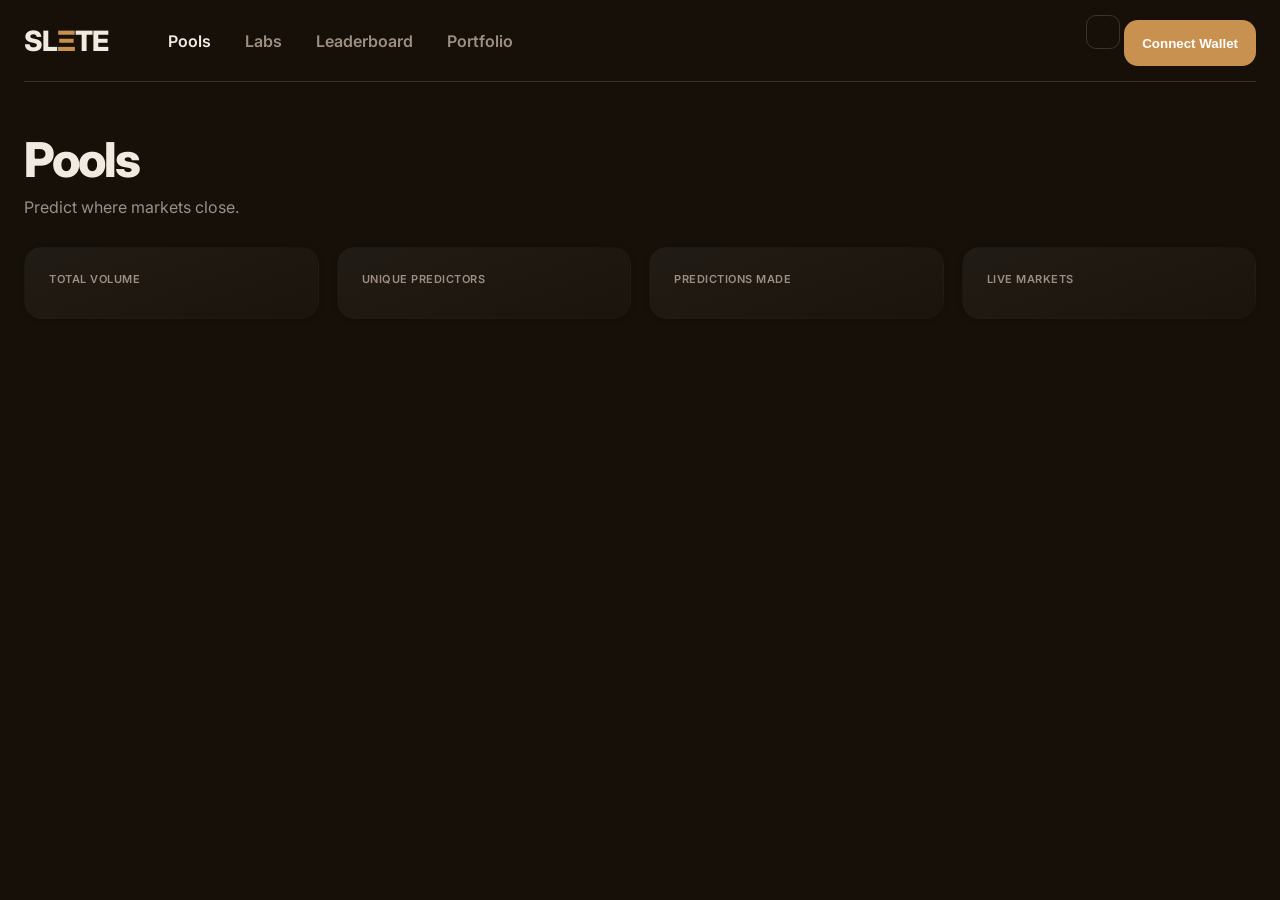
==== commit d9310bbd: "Add files via upload" ====
--- a/product.html
+++ b/product.html
@@ -30,29 +30,29 @@
 
     <!-- TOP — Identity -->
     <div class="sidebar-identity">
-    <a href="index.html" class="sidebar-logo">SL<span>Ξ</span>TE</a>
-    </div>
+    <div class="logo" onclick="window.location.href='https://slete.vercel.app'">
+    SL<span>Ξ</span>TE
+</div>
+</div>
 
     <!-- MIDDLE — Navigation -->
     <nav class="sidebar-nav">
+        <button class="sidebar-nav-item" data-sidebar-nav="labs">
+            <span>Labs</span>
+        </button>
+        
         <button class="sidebar-nav-item active" data-sidebar-nav="pools">
-            <svg width="18" height="18" viewBox="0 0 24 24" fill="none" stroke="currentColor" stroke-width="2" stroke-linecap="round" stroke-linejoin="round"><rect x="2" y="3" width="20" height="14" rx="2"/><line x1="8" y1="21" x2="16" y2="21"/><line x1="12" y1="17" x2="12" y2="21"/></svg>
             <span>Pools</span>
         </button>
+        
+        <button class="sidebar-nav-item" data-sidebar-nav="portfolio">
+            <span>Portfolio</span>
+        </button>
+        
         <button class="sidebar-nav-item" data-sidebar-nav="leaderboard">
-            <svg width="18" height="18" viewBox="0 0 24 24" fill="none" stroke="currentColor" stroke-width="2" stroke-linecap="round" stroke-linejoin="round"><polyline points="22 12 18 12 15 21 9 3 6 12 2 12"/></svg>
             <span>Leaderboard</span>
         </button>
-        <button class="sidebar-nav-item" data-sidebar-nav="portfolio">
-            <svg width="18" height="18" viewBox="0 0 24 24" fill="none" stroke="currentColor" stroke-width="2" stroke-linecap="round" stroke-linejoin="round"><path d="M20 21v-2a4 4 0 0 0-4-4H8a4 4 0 0 0-4 4v2"/><circle cx="12" cy="7" r="4"/></svg>
-            <span>Portfolio</span>
-        </button>
-        <div class="sidebar-divider"></div>
-        <button class="sidebar-nav-item sidebar-nav-item--dim" data-sidebar-nav="labs" title="Coming soon — AI-assisted prediction tools">
-            <svg width="18" height="18" viewBox="0 0 24 24" fill="none" stroke="currentColor" stroke-width="2" stroke-linecap="round" stroke-linejoin="round"><path d="M9 3H5a2 2 0 0 0-2 2v4m6-6h10a2 2 0 0 1 2 2v4M9 3v18m0 0h10a2 2 0 0 0 2-2v-4M9 21H5a2 2 0 0 1-2-2v-4m0 0h18"/></svg>
-            <span>Labs</span>
-            <div class="sidebar-nav-tag">Q3</div>
-        </button>
+        
     </nav>
 
     <!-- BOTTOM — CTA -->
@@ -61,10 +61,10 @@
             <span class="sidebar-protocol-label">Powered by</span>
             <span class="sidebar-protocol-value">DeepBook · Sui</span>
         </div>
-        <button class="sidebar-propose-btn" data-sidebar-nav="propose">
-            <svg width="16" height="16" viewBox="0 0 24 24" fill="none" stroke="currentColor" stroke-width="2.5" stroke-linecap="round" stroke-linejoin="round"><line x1="12" y1="5" x2="12" y2="19"/><line x1="5" y1="12" x2="19" y2="12"/></svg>
-            Propose Market
-        </button>
+        <button class="sidebar-propose-btn sidebar-propose-btn--disabled" data-sidebar-nav="propose" disabled title="Coming soon">
+    <svg width="16" height="16" viewBox="0 0 24 24" fill="none" stroke="currentColor" stroke-width="2.5" stroke-linecap="round" stroke-linejoin="round"><line x1="12" y1="5" x2="12" y2="19"/><line x1="5" y1="12" x2="19" y2="12"/></svg>
+    Propose Market
+</button>
     </div>
 
 </aside>
@@ -83,25 +83,25 @@
 
         <div class="nav-left">
 
-            <div class="logo">
-                SL<span>Ξ</span>TE
-            </div>
+            <div class="logo" onclick="window.location.href='https://slete.vercel.app'">
+    SL<span>Ξ</span>TE
+</div>
 
             <nav class="nav-menu">
 
-                <a href="#" class="active">
+                <a href="#" class="active" data-sidebar-nav="pools">
                     Pools
                 </a>
 
-                <a href="#">
+                <a href="#" data-sidebar-nav="labs">
                     Labs
                 </a>
 
-                <a href="#">
+                <a href="#" data-sidebar-nav="leaderboard">
                     Leaderboard
                 </a>
 
-                <a href="#">
+                <a href="#" data-sidebar-nav="portfolio">
                     Portfolio
                 </a>
 
@@ -404,16 +404,224 @@
         </div>
     </section>
 
-   <div style="display:flex;flex-direction:column;align-items:center;justify-content:center;padding:80px 24px;text-align:center;gap:8px;">
-    <svg width="36" height="36" viewBox="0 0 24 24" fill="none" stroke="var(--accent)" stroke-width="1.5" stroke-linecap="round" stroke-linejoin="round" style="opacity:0.7;margin-bottom:4px;"><path d="M6 9H4.5a2.5 2.5 0 0 1 0-5H6"/><path d="M18 9h1.5a2.5 2.5 0 0 0 0-5H18"/><path d="M4 22h16"/><path d="M10 14.66V17c0 .55-.47.98-.97 1.21C7.85 18.75 7 20.24 7 22"/><path d="M14 14.66V17c0 .55.47.98.97 1.21C16.15 18.75 17 20.24 17 22"/><path d="M18 2H6v7a6 6 0 0 0 12 0V2Z"/></svg>
-    <h2 style="font-size:18px;font-weight:700;margin:0;color:var(--text);">There are no rankings yet.</h2>
+   
+    <div style="display:flex;flex-direction:column;align-items:center;justify-content:center;padding:60px 24px 24px;text-align:center;gap:6px;">
+    <div style="font-size:36px;margin-bottom:8px;"></div>
+    <div style="font-weight:800;font-size:20px;letter-spacing:-0.5px;">Streaks start today</div>
+    <div style="color:var(--text-soft);font-size:14px;max-width:240px;">Make your daily UP/DOWN call in Labs to build your streak and claim a spot here.</div>
+    <button class="wallet-btn" style="margin-top:16px;" onclick="document.querySelector('[data-nav=labs]').click()">Make Today's Call →</button>
 </div>
    
 </div><!-- end #page-leaderboard -->
+
+<!-- LABS PAGE -->
+<div id="page-labs" style="display:none;">
+
+    <!-- MARKET HEADER -->
+    <div class="labs-market-header">
+        <div class="labs-market-icon">
+            <img src="https://assets.coingecko.com/coins/images/1/small/bitcoin.png" alt="BTC" width="40" height="40">
+        </div>
+        <div class="labs-market-info">
+            <div class="labs-market-title">BTC Up or Down</div>
+            <div class="labs-market-sub" id="labsMarketSub">Jun 15 · Closes midnight UTC</div>
+        </div>
+<div class="labs-market-timer-pill" id="labsTimerPill">
+    <div class="labs-timer-live-row">
+        <span class="labs-timer-dot"></span>
+        <span class="labs-timer-live-label">LIVE</span>
+    </div>
+    <div class="labs-timer-clock" id="labsTimerClock">—</div>
+</div>
+    </div>
+
+    <!-- TRADINGVIEW CHART -->
+    <div class="labs-chart-wrap">
+        <iframe id="labsTVChart"
+            style="width:100%;height:100%;border:none;"
+            allowtransparency="true"
+            frameborder="0">
+        </iframe>
+    </div>
+
+    <!-- TIME SCRUBBER -->
+    <div class="labs-scrubber" id="labsScrubber">
+        <button class="labs-scrub-chip active" data-window="5m">5m</button>
+        <button class="labs-scrub-chip" data-window="15m">15m</button>
+        <button class="labs-scrub-chip" data-window="1h">1h</button>
+        <button class="labs-scrub-chip" data-window="4h">4h</button>
+    </div>
+
+    <!-- LOCKED STATE -->
+    <div class="labs-locked-panel" id="labsLocked" style="display:none;">
+        <div class="labs-locked-badge" id="labsLockedBadge">UP</div>
+        <div class="labs-locked-meta">
+            <div class="labs-locked-label">Call locked in</div>
+            <div class="labs-locked-timer" id="labsLockedTimer">—</div>
+            <div class="labs-locked-hint">Settlement at midnight UTC</div>
+        </div>
+        <div class="labs-locked-streak">
+            <span class="labs-streak-fire"></span>
+            <span id="labsStreakNum">0</span>
+            <span class="labs-streak-label-sm">day streak</span>
+        </div>
+    </div>
+    
+    <div class="labs-sentiment" id="labsSentiment">
+    <div class="labs-sentiment-row">
+        <span class="labs-sentiment-label">🐂 Bullish</span>
+        <span class="labs-sentiment-pct" id="labsBullPct">—</span>
+    </div>
+    <div class="labs-sentiment-bar-wrap">
+        <div class="labs-sentiment-bar labs-sentiment-bar--bull" id="labsBullBar" style="width:0%"></div>
+    </div>
+    <div class="labs-sentiment-row">
+        <span class="labs-sentiment-label">🐻 Bearish</span>
+        <span class="labs-sentiment-pct" id="labsBearPct">—</span>
+    </div>
+    <div class="labs-sentiment-bar-wrap">
+        <div class="labs-sentiment-bar labs-sentiment-bar--bear" id="labsBearBar" style="width:0%"></div>
+    </div>
+</div>
+
+     <!-- PRICE BEAT ROW -->
+    <div class="labs-price-row labs-price-row--versus">
+        <div class="labs-price-beat labs-versus-side">
+            <div class="labs-versus-label">PRICE TO BEAT</div>
+            <div class="labs-price-beat-val" id="labsPriceToBeat">—</div>
+            <div class="labs-versus-sub">crowd target</div>
+        </div>
+        <div class="labs-versus-divider">
+            <span class="labs-versus-vs">VS</span>
+        </div>
+        <div class="labs-price-current labs-versus-side" id="labsVersusCurrentSide">
+            <div class="labs-versus-label">CURRENT
+                <span class="labs-price-delta-pill" id="labsPriceDeltaPill"></span>
+            </div>
+            <div class="labs-price-current-val" id="labsDailyPrice">—</div>
+            <div class="labs-versus-sub">
+                <span class="labs-trend-val" id="labsTrendVal">—</span>
+                <span class="labs-trend-period" id="labsTrendPeriod">last 5m</span>
+            </div>
+        </div>
+        <div class="labs-versus-bar-wrap">
+            <div class="labs-versus-bar" id="labsVersusBar"></div>
+        </div>
+    </div>
+    
+      <!-- MOMENTUM BAR -->
+    <div class="labs-momentum-wrap" id="labsMomentumWrap" style="display:none;">
+        <div class="labs-momentum-bar">
+            <div class="labs-momentum-fill" id="labsMomentumFill"></div>
+        </div>
+        <div class="labs-momentum-labels">
+            <span class="labs-momentum-down-label">DOWN</span>
+            <span class="labs-momentum-mid">crowd</span>
+            <span class="labs-momentum-up-label">UP</span>
+        </div>
+    </div>
+
+    <!-- ORDER BOOK ROW -->
+    <div class="labs-ob-row" id="labsObRow" style="cursor:pointer;">
+        <div class="labs-ob-label">Order Book</div>
+        <div class="labs-ob-meta">
+            <span class="labs-ob-traders" id="labsObTraders">— Traders</span>
+            <span class="labs-ob-sep">·</span>
+            <span class="labs-ob-vol" id="labsObVol">—</span>
+            <svg class="labs-ob-chevron" width="16" height="16" viewBox="0 0 24 24" fill="none" stroke="currentColor" stroke-width="2.5" stroke-linecap="round" stroke-linejoin="round"><polyline points="6 9 12 15 18 9"/></svg>
+        </div>
+    </div>
+
+    <!-- ORDER BOOK BODY (collapsed by default) -->
+    <div class="labs-ob-body" id="labsObBody" style="display:none;">
+        <div class="labs-ob-body-inner">
+            <div class="labs-ob-side labs-ob-side--up">
+                <div class="labs-ob-side-label">UP</div>
+                <div class="labs-ob-side-val" id="labsObUpVol">—</div>
+            </div>
+            <div class="labs-ob-side labs-ob-side--down">
+                <div class="labs-ob-side-label">DOWN</div>
+                <div class="labs-ob-side-val" id="labsObDownVol">—</div>
+            </div>
+        </div>
+    </div>
+
+   
+
+    <!-- STREAK HERO (moved to bottom — reward/status, not entry point) -->
+    <div class="labs-streak-hero">
+        <div class="labs-streak-hero-inner">
+            <div class="labs-streak-flame"></div>
+            <div class="labs-streak-count" id="labsStreakHeroCount">0</div>
+            <div class="labs-streak-hero-label">day streak</div>
+        </div>
+        <div class="labs-streak-hero-sub" id="labsStreakHeroSub">Make today's call to start your streak</div>
+    </div>
+
+    <!-- RULES TABS -->
+    <div class="labs-rules-wrap">
+        <div class="labs-rules-tabs">
+            <button class="labs-rules-tab active" data-tab="rules">Rules</button>
+            <button class="labs-rules-tab" data-tab="context">Market Context</button>
+        </div>
+        <div class="labs-rules-body" id="labsRulesBody">
+            <p>This market resolves <strong>UP</strong> if BTC closes at or above the opening price at settlement. Otherwise it resolves <strong>DOWN</strong>.</p>
+            <p class="labs-rules-source">Resolution source: DeepBook Predict oracle on Sui.</p>
+        </div>
+        <div class="labs-context-body" id="labsContextBody" style="display:none;">
+            <p>BTC/USD tracks the spot price of Bitcoin against the US dollar. Settlement occurs at midnight UTC daily.</p>
+        </div>
+    </div>
+
+</div><!-- end #page-labs -->
 
     <!-- =====================================
          MOBILE BOTTOM NAV
     ====================================== -->
+
+    <!-- LABS FIXED BOTTOM BAR — always above nav, only shown on Labs tab -->
+    <div class="labs-bottom-bar" id="labsBottomBar" style="display:none;">
+
+        <!-- UP / DOWN BUTTONS -->
+        <div class="labs-pick-buttons">
+            <button class="labs-pick-btn labs-pick-up" id="labsPickUp">
+                <span class="labs-pick-label">Up</span>
+                <span class="labs-pick-odds" id="labsOddsUp">—</span>
+                <span class="labs-pick-ripple"></span>
+            </button>
+            <button class="labs-pick-btn labs-pick-down" id="labsPickDown">
+                <span class="labs-pick-label">Down</span>
+                <span class="labs-pick-odds" id="labsOddsDown">—</span>
+                <span class="labs-pick-ripple"></span>
+            </button>
+        </div>
+
+        <!-- STAKE CHIPS -->
+        <div class="labs-stake-cards" id="labsStakeCards">
+            <button class="labs-stake-card active" data-stake="5">
+                <span class="labs-stake-amount">$5</span>
+                <span class="labs-stake-win">win <strong id="labsWin5">—</strong></span>
+            </button>
+            <button class="labs-stake-card" data-stake="25">
+                <span class="labs-stake-amount">$25</span>
+                <span class="labs-stake-win">win <strong id="labsWin25">—</strong></span>
+            </button>
+            <button class="labs-stake-card" data-stake="100">
+                <span class="labs-stake-amount">$100</span>
+                <span class="labs-stake-win">win <strong id="labsWin100">—</strong></span>
+            </button>
+        </div>
+        
+        </div>
+
+    </div><!-- end labs-bottom-bar -->
+
+    <div class="labs-gate-sheet" id="labsGate" style="display:none;">
+        <div class="labs-gate-sheet-inner">
+            <p class="labs-gate-sheet-text">Connect wallet to place prediction</p>
+            <button class="detail-gate-btn" id="labsGateConnect">Connect Wallet</button>
+        </div>
+    </div>
 
     <nav class="mobile-nav">
 
@@ -422,10 +630,10 @@
             Pools
         </button>
 
-        <button class="mobile-nav-item" data-nav="labs" style="display:none;">
-            <i data-lucide="flask-conical" width="22" height="22"></i>
-            Labs
-        </button>
+        <button class="mobile-nav-item" data-nav="labs">
+    <i data-lucide="flask-conical" width="22" height="22"></i>
+    Labs
+</button>
 
         <button class="mobile-nav-item" data-nav="leaderboard">
             <i data-lucide="bar-chart-2" width="22" height="22"></i>
--- a/slete-desktop.css
+++ b/slete-desktop.css
@@ -129,7 +129,7 @@
 .wallet-btn.connected {
     background: var(--accent);
     border-color: var(--accent);
-    color: var(--accent);
+    color: #fff;
 }
 
 /* =========================================================
@@ -318,15 +318,22 @@
 }
 
 .pool-top {
-
-    display: flex;
-
+    display: flex;
     justify-content: space-between;
-
-    align-items: center;
-
+    align-items: center;
     margin-bottom: 24px;
-
+}
+
+a.sidebar-logo {
+    text-decoration: none;
+    color: inherit;
+}
+
+.sidebar-propose-btn--disabled {
+    opacity: 0.4;
+    filter: grayscale(0.6);
+    cursor: not-allowed;
+    pointer-events: none;
 }
 
 .pool-status {
@@ -363,6 +370,25 @@
 
     font-weight: 700;
 
+}
+
+.pools-show-more {
+    display: block;
+    margin: 24px auto 0;
+    padding: 10px 32px;
+    background: transparent;
+    border: 1px solid var(--accent);
+    color: var(--accent);
+    font-family: inherit;
+    font-size: 13px;
+    letter-spacing: 0.08em;
+    cursor: pointer;
+    border-radius: 4px;
+    transition: background 0.2s, color 0.2s;
+}
+.pools-show-more:hover {
+    background: var(--accent);
+    color: #000;
 }
 
 .asset {
@@ -1014,7 +1040,7 @@
 .detail-sheet-form {
     display: flex;
     flex-direction: column;
-    gap: 14px;
+    gap: 30px;
 }
 
 /* Row 1 — price input card */
@@ -1084,10 +1110,6 @@
     letter-spacing: 0.2px;
 }
 
-.detail-sheet-use-current:hover {
-    background: rgba(173,119,66,0.2);
-}
-
 /* Row 2 — amount chips (full width segmented control) */
 .detail-sheet-amount-row {
     display: flex;
@@ -1171,7 +1193,7 @@
 }
 
 .detail-amount-chip {
-    height: 36px;
+    height: 46px;
     padding: 0 13px;
     border-radius: 8px;
     border: 1.5px solid var(--border);
@@ -1225,6 +1247,7 @@
     align-items: center;
     justify-content: space-between;
     gap: 10px;
+    padding: 4px 0;
 }
 
 .detail-sheet-stake-label {
@@ -1246,8 +1269,8 @@
 }
 
 .detail-quickadd-chip {
-    height: 30px;
-    padding: 0 10px;
+    height: 38px;
+    padding: 0 13px;
     border-radius: 8px;
     border: 1px solid var(--border-strong);
     background: var(--surface);
@@ -1256,13 +1279,6 @@
     font-weight: 700;
     font-family: 'IBM Plex Mono', monospace;
     cursor: pointer;
-    transition: border-color 0.15s, color 0.15s, background 0.15s;
-}
-
-.detail-quickadd-chip:hover {
-    border-color: var(--accent);
-    color: var(--accent);
-    background: var(--accent-soft);
 }
 
 .detail-quickadd-chip:active {
@@ -1274,16 +1290,16 @@
     display: flex;
     align-items: center;
     justify-content: space-between;
-    padding: 10px 14px;
-    background: var(--green-soft);
-    border: 1px solid rgba(23,122,85,0.15);
+    padding: 14px 16px;
+    background: var(--surface);
+    border: 1px solid var(--border-strong);
     border-radius: 12px;
 }
 
 .detail-win-label {
     font-size: 12px;
     font-weight: 600;
-    color: var(--green);
+    color: var(--text-soft);
     text-transform: uppercase;
     letter-spacing: 0.4px;
 }
@@ -1292,53 +1308,42 @@
     font-size: 16px;
     font-weight: 800;
     font-family: 'IBM Plex Mono', monospace;
-    color: var(--green);
-}
-
-/* Contrarian badge */
+    color: var(--text);
+}
+
 .detail-contrarian-badge {
     display: flex;
     align-items: center;
     justify-content: space-between;
-    padding: 10px 14px;
+    padding: 12px 16px;
     border-radius: 12px;
-    border: 1px solid;
+    border: 1px solid var(--border-strong);
+    background: var(--surface);
     gap: 10px;
-    animation: contrarian-appear 0.2s ease forwards;
-}
-
-@keyframes contrarian-appear {
-    from { opacity: 0; transform: translateY(4px); }
-    to   { opacity: 1; transform: translateY(0); }
-}
-
-.detail-contrarian-badge.contrarian--mild {
-    background: rgba(173,119,66,0.08);
-    border-color: rgba(173,119,66,0.25);
-}
-
-.detail-contrarian-badge.contrarian--bold {
-    background: rgba(193,74,58,0.07);
-    border-color: rgba(193,74,58,0.25);
+}
+
+.contrarian--mild {
+    border-color: var(--accent);
+    background: var(--accent-soft);
+}
+
+.contrarian--bold {
+    border-color: var(--red);
+    background: rgba(180,50,50,0.06);
 }
 
 .contrarian-left {
     display: flex;
     flex-direction: column;
     gap: 2px;
-    flex: 1;
-    min-width: 0;
 }
 
 .contrarian-title {
     font-size: 11px;
-    font-weight: 800;
+    font-weight: 700;
     text-transform: uppercase;
-    letter-spacing: 0.6px;
-}
-
-.contrarian--mild .contrarian-title {
-    color: var(--accent);
+    letter-spacing: 0.5px;
+    color: var(--text-soft);
 }
 
 .contrarian--bold .contrarian-title {
@@ -1346,12 +1351,9 @@
 }
 
 .contrarian-sub {
-    font-size: 11px;
+    font-size: 12px;
     font-weight: 500;
     color: var(--text-soft);
-    white-space: nowrap;
-    overflow: hidden;
-    text-overflow: ellipsis;
 }
 
 .contrarian-edge {
@@ -1359,9 +1361,6 @@
     font-weight: 800;
     font-family: 'IBM Plex Mono', monospace;
     flex-shrink: 0;
-}
-
-.contrarian--mild .contrarian-edge {
     color: var(--accent);
 }
 
@@ -1382,10 +1381,6 @@
     cursor: pointer;
     transition: background 0.2s, transform 0.15s;
     letter-spacing: 0.3px;
-}
-
-.detail-submit-btn:hover {
-    background: var(--accent-hover);
 }
 
 .detail-submit-btn:active {
@@ -1447,11 +1442,6 @@
     white-space: nowrap;
 }
 
-.detail-input-hint:hover {
-    background: rgba(173,119,66,0.2);
-    border-color: var(--accent);
-}
-
 .detail-submit-btn {
     width: 100%;
     height: 58px;
@@ -1463,13 +1453,10 @@
     font-weight: 700;
     cursor: pointer;
     transition: opacity .2s, transform .15s;
+    font-family: 'IBM Plex Mono', monospace;
+    letter-spacing: .3px;
+    margin-top: 10px;
     margin-bottom: 16px;
-    font-family: 'IBM Plex Mono', monospace;
-    letter-spacing: .3px;
-}
-
-.detail-submit-btn:hover {
-    background: var(--accent-hover);
 }
 
 .detail-submit-btn:active {
@@ -1478,7 +1465,7 @@
 }
 
 .detail-submit-btn.success {
-    background: var(--green);
+    background: var(--accent);
 }
 
 .detail-disclaimer {
@@ -1655,6 +1642,11 @@
     color-scheme: dark;
 }
 
+body.dark .labs-price-row {
+    background: #3A2C1C;
+    border-color: rgba(255,235,200,0.22);
+}
+
 .theme-toggle {
     background: none;
     border: 1px solid var(--border);
@@ -2144,14 +2136,9 @@
     flex-shrink: 0;
 }
 
-.sidebar-wallet-dot.disconnected {
-    background: var(--text-muted);
-}
-
-.sidebar-wallet-dot.connected {
-    background: var(--green);
-    box-shadow: 0 0 0 3px var(--green-soft);
-}
+
+
+
 
 .sidebar-wallet-state span {
     font-size: 13px;
@@ -2959,6 +2946,23 @@
     color: transparent;
 }
 
+.skel {
+    display: inline-block;
+    border-radius: 6px;
+    background: linear-gradient(90deg, var(--surface-2) 25%, var(--border) 50%, var(--surface-2) 75%);
+    background-size: 400px 100%;
+    animation: shimmer 1.4s ease infinite;
+    color: transparent;
+    user-select: none;
+    pointer-events: none;
+}
+
+.skel-sm  { width: 60px;  height: 14px; }
+.skel-md  { width: 110px; height: 22px; }
+.skel-lg  { width: 160px; height: 32px; }
+.skel-pct { width: 48px;  height: 28px; }
+.skel-bar { width: 100%;  height: 8px; border-radius: 4px; }
+
 .empty-state {
     padding: 48px 24px;
     text-align: center;
@@ -2966,4 +2970,1597 @@
     font-size: 14px;
     font-weight: 500;
     letter-spacing: 0.02em;
+}
+
+/* =========================================================
+   LABS — Polymarket-style binary market
+========================================================= */
+
+.labs-market-header {
+    display: flex;
+    align-items: center;
+    gap: 14px;
+    padding: 20px 16px 14px;
+    border-bottom: 1px solid var(--border);
+}
+
+.labs-market-icon img {
+    border-radius: 12px;
+    display: block;
+}
+
+.labs-market-info {
+    flex: 1;
+}
+
+.labs-market-title {
+    font-size: 26px;
+    font-weight: 800;
+    letter-spacing: -0.5px;
+    color: var(--text);
+    line-height: 1.2;
+}
+
+.labs-market-sub {
+    font-size: 12px;
+    color: var(--text-muted);
+    margin-top: 2px;
+}
+
+.labs-resolution-badge {
+    display: inline-flex;
+    align-items: center;
+    gap: 4px;
+    margin-top: 5px;
+    font-size: 10px;
+    font-weight: 600;
+    color: var(--green);
+    letter-spacing: 0.03em;
+    opacity: 0.85;
+}
+
+.labs-market-timer-pill {
+    display: flex;
+    flex-direction: column;
+    align-items: flex-end;
+    gap: 4px;
+    flex-shrink: 0;
+}
+
+.labs-timer-dot {
+    width: 7px;
+    height: 7px;
+    border-radius: 50%;
+    background: #ef4444;
+    animation: labs-dot-pulse 1.4s ease-in-out infinite;
+    flex-shrink: 0;
+}
+
+@keyframes labs-blink {
+    0%, 100% { opacity: 1; }
+    50% { opacity: 0.2; }
+}
+
+.labs-timer-unit {
+    font-size: 10px;
+    font-weight: 600;
+    color: rgba(244,241,235,0.65);
+    letter-spacing: 0.05em;
+    margin-left: 1px;
+    margin-right: 4px;
+    align-self: flex-end;
+    margin-bottom: 1px;
+}
+
+/* Price row */
+.labs-price-row {
+    display: flex;
+    align-items: stretch;
+    gap: 0;
+    padding: 16px;
+    background: var(--surface);
+    border-radius: 14px;
+    border: 1px solid var(--border);
+    margin: 0 16px 4px;
+}
+
+.labs-price-beat,
+.labs-price-current {
+    flex: 1;
+}
+
+.labs-price-divider {
+    width: 1px;
+    background: var(--border);
+    margin: 0 16px;
+    flex-shrink: 0;
+}
+
+.labs-price-label {
+    font-size: 10px;
+    font-weight: 700;
+    color: var(--text-muted);
+    text-transform: uppercase;
+    letter-spacing: 0.08em;
+    display: flex;
+    align-items: center;
+    gap: 6px;
+    margin-bottom: 2px;
+}
+
+.labs-price-beat-val {
+    font-family: 'IBM Plex Mono', monospace;
+    font-size: 24px;
+    font-weight: 700;
+    color: var(--text);
+}
+
+.labs-price-current-val {
+    font-family: 'IBM Plex Mono', monospace;
+    font-size: 26px;
+    font-weight: 800;
+    color: var(--green);
+}
+
+.labs-price-pair-label {
+    font-size: 10px;
+    font-weight: 700;
+    color: var(--text-muted);
+    letter-spacing: 0.08em;
+    text-transform: uppercase;
+}
+
+.labs-price-delta-pill {
+    display: inline-flex;
+    align-items: center;
+    background: var(--green-soft);
+    color: var(--green);
+    font-family: 'IBM Plex Mono', monospace;
+    font-size: 11px;
+    font-weight: 700;
+    padding: 2px 7px;
+    border-radius: 6px;
+}
+
+/* Trend label */
+.labs-trend-row {
+    display: flex;
+    align-items: baseline;
+    gap: 6px;
+    margin-top: 4px;
+    padding: 0;
+}
+
+.labs-trend-val {
+    font-family: 'IBM Plex Mono', monospace;
+    font-size: 15px;
+    font-weight: 700;
+    color: var(--muted);
+}
+
+.labs-trend-val.negative {
+    color: var(--red);
+}
+
+.labs-trend-period {
+    font-size: 11px;
+    font-weight: 600;
+    color: var(--text-muted);
+    text-transform: uppercase;
+    letter-spacing: 0.05em;
+}
+
+.labs-chart-wrap {
+    position: relative;
+    width: 100%;
+    height: 340px;
+    margin: 0 0 4px;
+    border-radius: 12px;
+    overflow: hidden;
+    background: var(--surface);
+}
+
+#labsSparkline {
+    width: 100%;
+    display: block;
+}
+
+.labs-chart-target-label {
+    position: absolute;
+    right: 20px;
+    top: 50%;
+    transform: translateY(-50%);
+    font-size: 11px;
+    font-weight: 600;
+    color: var(--text-muted);
+    background: var(--surface);
+    border: 1px solid var(--border);
+    padding: 2px 8px;
+    border-radius: 6px;
+    pointer-events: none;
+}
+
+/* Rules */
+.labs-rules-wrap {
+    border-top: 1px solid var(--border);
+    border-bottom: 1px solid var(--border);
+    margin-bottom: 4px;
+}
+
+.labs-rules-tabs {
+    display: flex;
+    gap: 0;
+    border-bottom: 1px solid var(--border);
+}
+
+.labs-rules-tab {
+    padding: 10px 16px;
+    font-size: 13px;
+    font-weight: 600;
+    color: var(--text-muted);
+    background: none;
+    border: none;
+    border-bottom: 2px solid transparent;
+    cursor: pointer;
+    transition: color 0.15s, border-color 0.15s;
+    margin-bottom: -1px;
+}
+
+.labs-rules-tab.active {
+    color: var(--text);
+    border-bottom-color: var(--accent);
+}
+
+.labs-rules-body,
+.labs-context-body {
+    padding: 14px 16px;
+    font-size: 13px;
+    color: var(--text-soft);
+    line-height: 1.6;
+    display: flex;
+    flex-direction: column;
+    gap: 6px;
+}
+
+.labs-rules-body strong,
+.labs-context-body strong {
+    color: var(--text);
+    font-weight: 700;
+}
+
+.labs-rules-source {
+    font-size: 11px;
+    color: var(--text-muted);
+    margin-top: 2px;
+}
+
+/* Scrubber */
+.labs-scrubber {
+    display: flex;
+    align-items: center;
+    gap: 6px;
+    padding: 8px 16px 10px;
+    border-bottom: 1px solid var(--border);
+    overflow-x: auto;
+}
+
+.labs-scrub-chip {
+    padding: 5px 14px;
+    border-radius: 20px;
+    font-size: 12px;
+    font-weight: 600;
+    border: 1.5px solid var(--border);
+    background: none;
+    color: var(--text-muted);
+    cursor: pointer;
+    transition: all 0.15s ease;
+    white-space: nowrap;
+}
+
+.labs-scrub-chip.active {
+    background: var(--text);
+    color: var(--bg);
+    border-color: var(--text);
+}
+
+/* Order book row */
+.labs-ob-row {
+    display: flex;
+    align-items: center;
+    justify-content: space-between;
+    padding: 12px 16px;
+    border-bottom: 1px solid var(--border);
+}
+
+.labs-ob-label {
+    font-size: 14px;
+    font-weight: 600;
+    color: var(--text);
+}
+
+.labs-ob-meta {
+    display: flex;
+    align-items: center;
+    gap: 6px;
+    font-size: 13px;
+    color: var(--text-muted);
+    font-family: 'IBM Plex Mono', monospace;
+}
+
+.labs-ob-chevron {
+    color: var(--text-muted);
+    flex-shrink: 0;
+    margin-left: 2px;
+}
+
+.labs-ob-sep {
+    opacity: 0.4;
+}
+
+.labs-ob-traders {
+    color: var(--text-soft);
+    font-weight: 600;
+}
+
+.labs-ob-vol {
+    font-size: 13px;
+    color: var(--text-muted);
+    font-family: 'IBM Plex Mono', monospace;
+}
+
+/* Gate */
+.labs-gate {
+    display: flex;
+    flex-direction: column;
+    align-items: center;
+    gap: 14px;
+    padding: 40px 24px;
+    text-align: center;
+    color: var(--text-soft);
+    font-size: 14px;
+}
+
+/* Pick panel */
+.labs-pick-panel {
+    padding: 16px 16px 0;
+}
+
+/* Pick buttons row */
+.labs-pick-buttons {
+    display: grid;
+    grid-template-columns: 1fr 1fr;
+    gap: 10px;
+    padding: 16px 16px 0;
+}
+
+.labs-pick-btn {
+    display: flex;
+    flex-direction: column;
+    align-items: center;
+    justify-content: center;
+    gap: 6px;
+    padding: 22px 12px;  
+    border-radius: 14px;
+    border: none;
+    font-weight: 700;
+    cursor: pointer;
+    transition: transform 0.14s ease, box-shadow 0.14s ease;
+    font-family: 'IBM Plex Mono', monospace;
+}
+
+.labs-pick-up {
+    background: var(--green);
+    color: #fff;
+}
+
+.labs-pick-up:hover {
+    transform: translateY(-2px);
+    box-shadow: 0 8px 20px rgba(23,122,85,0.25);
+}
+
+.labs-pick-down {
+    background: var(--red-soft);
+    color: var(--red);
+    border: 2px solid var(--red);
+}
+
+.labs-pick-down:hover {
+    background: var(--red);
+    color: #fff;
+    transform: translateY(-2px);
+    box-shadow: 0 12px 32px rgba(193,74,58,0.30);
+}
+
+.labs-pick-label {
+    font-size: 16px;
+    font-weight: 700;
+}
+
+.labs-pick-odds {
+    font-size: 14px;
+    font-weight: 500;
+    opacity: 0.85;
+}
+
+/* Stake cards — each shows amount + its own win estimate */
+.labs-stake-cards {
+    display: grid;
+    grid-template-columns: repeat(3, 1fr);
+    gap: 10px;
+    padding-bottom: 16px;
+}
+
+.labs-stake-card {
+    display: flex;
+    flex-direction: column;
+    align-items: center;
+    justify-content: center;
+    gap: 5px;
+    padding: 14px 8px;
+    border-radius: 14px;
+    border: 1.5px solid var(--border);
+    background: var(--surface);
+    cursor: pointer;
+    transition: all 0.14s ease;
+}
+
+.labs-stake-card:hover {
+    border-color: var(--border-strong);
+}
+
+.labs-stake-card.active {
+    border-color: var(--accent);
+    background: var(--accent-soft);
+    box-shadow: 0 0 0 3px rgba(173,119,66,0.15);
+}
+
+.labs-stake-amount {
+    font-family: 'IBM Plex Mono', monospace;
+    font-size: 18px;
+    font-weight: 700;
+    color: var(--text);
+}
+
+.labs-stake-win {
+    font-size: 11px;
+    font-weight: 500;
+    color: var(--text-muted);
+    display: flex;
+    align-items: center;
+    gap: 4px;
+}
+
+.labs-stake-win strong {
+    font-family: 'IBM Plex Mono', monospace;
+    font-weight: 700;
+    color: var(--green);
+    font-size: 13px;  /* was 12px */
+}
+
+/* Locked panel */
+.labs-locked-panel {
+    display: flex;
+    align-items: center;
+    gap: 16px;
+    padding: 20px 16px;
+    margin: 0;
+    background: var(--surface);
+    border-top: 1px solid var(--border);
+    border-bottom: 1px solid var(--border);
+}
+
+.labs-locked-badge {
+    font-family: 'IBM Plex Mono', monospace;
+    font-size: 15px;
+    font-weight: 700;
+    padding: 8px 16px;
+    border-radius: 10px;
+    flex-shrink: 0;
+}
+
+.labs-locked-badge.up {
+    background: var(--green);
+    color: #fff;
+}
+
+.labs-locked-badge.down {
+    background: var(--red-soft);
+    color: var(--red);
+    border: 1.5px solid var(--red);
+}
+
+.labs-locked-meta {
+    flex: 1;
+}
+
+.labs-locked-label {
+    font-size: 11px;
+    font-weight: 600;
+    color: var(--text-muted);
+    text-transform: uppercase;
+    letter-spacing: 0.06em;
+}
+
+.labs-locked-timer {
+    font-family: 'IBM Plex Mono', monospace;
+    font-size: 20px;
+    font-weight: 700;
+    color: var(--text);
+    margin-top: 2px;
+}
+
+.labs-locked-hint {
+    font-size: 11px;
+    color: var(--text-muted);
+    margin-top: 2px;
+}
+
+.labs-locked-streak {
+    display: flex;
+    flex-direction: column;
+    align-items: center;
+    gap: 2px;
+    flex-shrink: 0;
+}
+
+.labs-streak-fire {
+    font-size: 20px;
+    line-height: 1;
+}
+
+.labs-locked-streak span:nth-child(2) {
+    font-family: 'IBM Plex Mono', monospace;
+    font-size: 22px;
+    font-weight: 700;
+    color: var(--text);
+    line-height: 1;
+}
+
+.labs-streak-label-sm {
+    font-size: 10px;
+    font-weight: 600;
+    color: var(--text-muted);
+    text-transform: uppercase;
+    letter-spacing: 0.06em;
+}
+
+/* Old classes kept for ring (referenced in JS) — hidden */
+.labs-streak-hero,
+.labs-streak-arc-wrap,
+.labs-streak-ring,
+.labs-ring-track,
+.labs-ring-fill,
+.labs-streak-center,
+.labs-streak-num,
+.labs-streak-word,
+.labs-streak-meta,
+.labs-streak-status,
+.labs-streak-best,
+.labs-daily-section,
+.labs-daily-label,
+.labs-daily-price-old,
+.labs-daily-closes,
+.labs-pick-grid-old,
+.labs-pick-card,
+.labs-pick-up-old,
+.labs-pick-down-old,
+.labs-pick-label,
+.labs-pick-sub,
+.labs-locked,
+.labs-locked-badge-old,
+.labs-locked-label-old,
+.labs-locked-timer-old,
+.labs-locked-hint-old {
+    /* preserved for JS fallback refs */
+}
+
+.labs-streak-arc-wrap {
+    position: relative;
+    width: 160px;
+    height: 160px;
+}
+
+/* =========================================================
+   LABS — ANIMATIONS & GAMIFICATION
+========================================================= */
+
+/* Pick button press effect */
+.labs-pick-btn {
+    position: relative;
+    overflow: hidden;
+    transition: transform 0.1s cubic-bezier(0.34, 1.56, 0.64, 1), box-shadow 0.15s ease;
+}
+
+.labs-pick-btn:active {
+    transform: scale(0.94);
+}
+
+.labs-pick-arrow {
+    font-size: 22px;
+    line-height: 1;
+    display: block;
+    transition: transform 0.2s cubic-bezier(0.34, 1.56, 0.64, 1);
+}
+
+.labs-pick-btn:hover .labs-pick-arrow {
+    transform: translateY(-3px) scale(1.15);
+}
+
+.labs-pick-up:hover {
+    box-shadow: 0 12px 32px rgba(23, 122, 85, 0.35);
+    transform: translateY(-2px);
+}
+
+.labs-pick-down:hover {
+    box-shadow: 0 12px 32px rgba(217, 95, 75, 0.25);
+    transform: translateY(-2px);
+}
+
+/* Ripple on pick buttons */
+.labs-pick-ripple {
+    position: absolute;
+    border-radius: 50%;
+    transform: scale(0);
+    background: rgba(255, 255, 255, 0.3);
+    pointer-events: none;
+    width: 120px;
+    height: 120px;
+    margin-top: -60px;
+    margin-left: -60px;
+    top: 50%;
+    left: 50%;
+}
+
+.labs-pick-ripple.fire {
+    animation: labs-ripple-burst 0.5s ease-out forwards;
+}
+
+@keyframes labs-ripple-burst {
+    0% { transform: scale(0); opacity: 1; }
+    100% { transform: scale(3); opacity: 0; }
+}
+
+/* Locked panel slide-in */
+.labs-locked-panel {
+    animation: none;
+}
+
+.labs-locked-panel.animate-in {
+    animation: labs-locked-slide 0.4s cubic-bezier(0.34, 1.56, 0.64, 1) forwards;
+}
+
+@keyframes labs-locked-slide {
+    0%  { opacity: 0; transform: translateY(16px); }
+    100% { opacity: 1; transform: translateY(0); }
+}
+
+/* Badge pop */
+.labs-locked-badge.pop {
+    animation: labs-badge-pop 0.45s cubic-bezier(0.34, 1.56, 0.64, 1) forwards;
+}
+
+@keyframes labs-badge-pop {
+    0%   { transform: scale(0.6); opacity: 0; }
+    60%  { transform: scale(1.12); opacity: 1; }
+    100% { transform: scale(1); opacity: 1; }
+}
+
+/* Streak count-up flash */
+.labs-streak-num-flash {
+    animation: labs-num-flash 0.35s ease forwards;
+}
+
+@keyframes labs-num-flash {
+    0%   { color: var(--accent); transform: scale(1.4); }
+    100% { color: var(--text); transform: scale(1); }
+}
+
+/* Sparkline live dot pulse */
+.labs-live-dot {
+    position: absolute;
+    width: 8px;
+    height: 8px;
+    border-radius: 50%;
+    background: var(--green);
+    pointer-events: none;
+    transform: translate(-50%, -50%);
+}
+
+.labs-live-dot::after {
+    content: '';
+    position: absolute;
+    inset: -4px;
+    border-radius: 50%;
+    background: var(--green);
+    opacity: 0.3;
+    animation: labs-dot-pulse 1.4s ease-in-out infinite;
+}
+
+@keyframes labs-dot-pulse {
+    0%, 100% { transform: scale(1); opacity: 0.3; }
+    50%       { transform: scale(2.2); opacity: 0; }
+}
+
+/* Momentum bar */
+.labs-momentum-wrap {
+    padding: 12px 16px 16px;
+    border-top: 1px solid var(--border);
+}
+
+.labs-momentum-bar {
+    height: 6px;
+    background: var(--surface-2);
+    border-radius: 99px;
+    overflow: hidden;
+    position: relative;
+}
+
+.labs-momentum-fill {
+    height: 100%;
+    border-radius: 99px;
+    background: linear-gradient(90deg, var(--red) 0%, var(--green) 100%);
+    transition: width 1.2s cubic-bezier(0.4, 0, 0.2, 1);
+    width: 50%;
+}
+
+.labs-momentum-labels {
+    display: flex;
+    justify-content: space-between;
+    align-items: center;
+    margin-top: 6px;
+}
+
+.labs-momentum-down-label {
+    font-size: 10px;
+    font-weight: 700;
+    color: var(--red);
+    letter-spacing: 0.06em;
+    font-family: 'IBM Plex Mono', monospace;
+}
+
+.labs-momentum-up-label {
+    font-size: 10px;
+    font-weight: 700;
+    color: var(--green);
+    letter-spacing: 0.06em;
+    font-family: 'IBM Plex Mono', monospace;
+}
+
+.labs-momentum-mid {
+    font-size: 10px;
+    font-weight: 500;
+    color: var(--text-muted);
+    letter-spacing: 0.04em;
+}
+
+/* Sparkline draw-on animation */
+@keyframes labs-line-draw {
+    from { stroke-dashoffset: 1000; }
+    to   { stroke-dashoffset: 0; }
+}
+
+/* Price tick flash */
+.labs-price-current-val.tick-up {
+    animation: labs-tick-up 0.4s ease forwards;
+}
+
+.labs-price-current-val.tick-down {
+    animation: labs-tick-down 0.4s ease forwards;
+}
+
+@keyframes labs-tick-up {
+    0%   { color: var(--green); transform: translateY(-3px); }
+    100% { color: var(--green); transform: translateY(0); }
+}
+
+@keyframes labs-tick-down {
+    0%   { color: var(--red); transform: translateY(3px); }
+    100% { color: var(--green); transform: translateY(0); }
+}
+
+/* =========================================================
+   LABS — Streak Hero
+========================================================= */
+
+.labs-streak-hero {
+    display: flex;
+    flex-direction: column;
+    align-items: center;
+    padding: 32px 16px 20px;
+    gap: 6px;
+    text-align: center;
+    border-bottom: 1px solid var(--border);
+}
+
+.labs-streak-hero-inner {
+    display: flex;
+    align-items: baseline;
+    gap: 8px;
+}
+
+.labs-streak-flame {
+    width: 28px;
+    height: 28px;
+    background: var(--accent);
+    -webkit-mask: url("data:image/svg+xml,%3Csvg xmlns='http://www.w3.org/2000/svg' viewBox='0 0 24 24'%3E%3Cpath d='M12 2c0 0-5 5.5-5 10a5 5 0 0 0 10 0c0-2.5-1.5-4.5-3-6 0 2-1 3.5-2 4.5C11 9 12 6 12 2z'/%3E%3C/svg%3E") center/contain no-repeat;
+    mask: url("data:image/svg+xml,%3Csvg xmlns='http://www.w3.org/2000/svg' viewBox='0 0 24 24'%3E%3Cpath d='M12 2c0 0-5 5.5-5 10a5 5 0 0 0 10 0c0-2.5-1.5-4.5-3-6 0 2-1 3.5-2 4.5C11 9 12 6 12 2z'/%3E%3C/svg%3E") center/contain no-repeat;
+    flex-shrink: 0;
+}
+
+.labs-streak-fire {
+    display: inline-block;
+    width: 14px;
+    height: 14px;
+    background: var(--accent);
+    -webkit-mask: url("data:image/svg+xml,%3Csvg xmlns='http://www.w3.org/2000/svg' viewBox='0 0 24 24'%3E%3Cpath d='M12 2c0 0-5 5.5-5 10a5 5 0 0 0 10 0c0-2.5-1.5-4.5-3-6 0 2-1 3.5-2 4.5C11 9 12 6 12 2z'/%3E%3C/svg%3E") center/contain no-repeat;
+    mask: url("data:image/svg+xml,%3Csvg xmlns='http://www.w3.org/2000/svg' viewBox='0 0 24 24'%3E%3Cpath d='M12 2c0 0-5 5.5-5 10a5 5 0 0 0 10 0c0-2.5-1.5-4.5-3-6 0 2-1 3.5-2 4.5C11 9 12 6 12 2z'/%3E%3C/svg%3E") center/contain no-repeat;
+    vertical-align: middle;
+}
+
+.labs-streak-count {
+    font-size: 64px;
+    font-weight: 800;
+    font-family: 'IBM Plex Mono', monospace;
+    color: var(--accent);
+    letter-spacing: -2px;
+    line-height: 1;
+}
+
+.labs-streak-hero-label {
+    font-size: 16px;
+    font-weight: 600;
+    color: var(--text-soft);
+    align-self: flex-end;
+    padding-bottom: 8px;
+}
+
+.labs-streak-hero-sub {
+    font-size: 13px;
+    color: var(--text-muted);
+    max-width: 240px;
+}
+
+/* =========================================================
+   LABS — Streak Leaderboard Strip
+========================================================= */
+
+.labs-lb-strip {
+    margin: 0;
+    border-top: 1px solid var(--border);
+    padding-bottom: 8px;
+}
+
+.labs-lb-strip-header {
+    display: flex;
+    align-items: center;
+    justify-content: space-between;
+    padding: 14px 16px 8px;
+}
+
+.labs-lb-strip-title {
+    font-size: 13px;
+    font-weight: 700;
+    color: var(--text);
+}
+
+.labs-lb-strip-link {
+    font-size: 12px;
+    font-weight: 600;
+    color: var(--accent);
+    background: none;
+    border: none;
+    cursor: pointer;
+    padding: 0;
+}
+
+.labs-lb-row {
+    display: grid;
+    grid-template-columns: 28px 1fr auto;
+    align-items: center;
+    gap: 10px;
+    padding: 10px 16px;
+    border-top: 1px solid var(--border);
+    font-size: 13px;
+}
+
+.labs-lb-row--you {
+    background: var(--accent-soft);
+}
+
+.labs-lb-rank {
+    font-family: 'IBM Plex Mono', monospace;
+    font-size: 11px;
+    font-weight: 700;
+    color: var(--text-muted);
+    text-align: center;
+}
+
+.labs-lb-addr {
+    font-weight: 600;
+    color: var(--text);
+    font-family: 'IBM Plex Mono', monospace;
+    font-size: 12px;
+    overflow: hidden;
+    text-overflow: ellipsis;
+    white-space: nowrap;
+}
+
+.labs-lb-streak {
+    font-family: 'IBM Plex Mono', monospace;
+    font-size: 13px;
+    font-weight: 700;
+    color: var(--accent);
+    white-space: nowrap;
+}
+
+/* Order book collapsible */
+.labs-ob-row .labs-ob-chevron {
+    transition: transform 0.2s ease;
+}
+
+.labs-ob-row.open .labs-ob-chevron {
+    transform: rotate(180deg);
+}
+
+.labs-ob-body {
+    border-bottom: 1px solid var(--border);
+}
+
+.labs-ob-body-inner {
+    display: grid;
+    grid-template-columns: 1fr 1fr;
+    padding: 14px 16px;
+    gap: 12px;
+}
+
+.labs-ob-side {
+    display: flex;
+    flex-direction: column;
+    gap: 4px;
+}
+
+.labs-ob-side-label {
+    font-size: 10px;
+    font-weight: 700;
+    text-transform: uppercase;
+    letter-spacing: 0.06em;
+    color: var(--text-muted);
+}
+
+.labs-ob-side--up .labs-ob-side-val { color: var(--green); }
+.labs-ob-side--down .labs-ob-side-val { color: var(--red); }
+
+.labs-ob-side-val {
+    font-family: 'IBM Plex Mono', monospace;
+    font-size: 16px;
+    font-weight: 700;
+}
+
+/* Streak hero: compact chip on desktop too */
+.labs-streak-hero {
+    display: flex;
+    align-items: center;
+    justify-content: space-between;
+    padding: 14px 20px;
+    margin-bottom: 8px;
+    background: var(--surface-2);
+    border: 1px solid var(--border);
+    border-radius: 16px;
+}
+
+.labs-streak-hero-inner {
+    display: flex;
+    align-items: center;
+    gap: 10px;
+}
+
+.labs-streak-flame {
+    font-size: 18px;
+}
+
+.labs-streak-count {
+    font-size: 20px;
+    font-weight: 700;
+    font-family: var(--mono);
+    color: var(--text);
+}
+
+.labs-streak-hero-label {
+    font-size: 14px;
+    color: var(--text-soft);
+}
+
+.labs-streak-hero-sub {
+    font-size: 12px;
+    color: var(--text-muted);
+    text-align: right;
+}
+
+/* =========================================================
+   ISSUE #3 FIX — Market header: make it huge
+========================================================= */
+
+.labs-market-header {
+    gap: 16px;
+    padding: 24px 16px 18px;
+    align-items: flex-start;
+}
+
+.labs-market-icon img {
+    width: 52px;
+    height: 52px;
+    border-radius: 14px;
+}
+
+.labs-market-title {
+    font-size: 26px;
+    font-weight: 800;
+    letter-spacing: -0.5px;
+    line-height: 1.1;
+    text-transform: uppercase;
+}
+
+.labs-market-sub {
+    font-size: 11px;
+    color: var(--text-muted);
+    margin-top: 4px;
+    letter-spacing: 0.02em;
+}
+
+.labs-resolution-badge {
+    font-size: 11px;
+    margin-top: 6px;
+    gap: 5px;
+}
+
+/* =========================================================
+   ISSUE #4 FIX — Live clock: tension, not accounting
+========================================================= */
+
+/* LIVE badge row */
+.labs-timer-live-row {
+    display: flex;
+    align-items: center;
+    gap: 6px;
+}
+
+.labs-timer-live-label {
+    font-size: 10px;
+    font-weight: 700;
+    letter-spacing: 0.12em;
+    color: #ef4444;
+    font-family: 'IBM Plex Mono', monospace;
+    text-transform: uppercase;
+}
+
+/* The big clock */
+.labs-timer-clock {
+    font-family: 'IBM Plex Mono', monospace;
+    font-size: 28px;
+    font-weight: 700;
+    letter-spacing: -0.5px;
+    color: var(--text);
+    line-height: 1;
+    white-space: nowrap;
+}
+
+/* Mobile: clock slightly smaller */
+@media (max-width: 1024px) {
+    .labs-timer-clock {
+        font-size: 22px;
+    }
+
+    .labs-market-title {
+        font-size: 20px;
+    }
+
+    .labs-market-icon img {
+        width: 44px;
+        height: 44px;
+    }
+}
+
+/* =========================================================
+   ISSUE #5 — VS card: tension layout
+========================================================= */
+
+.labs-price-row--versus {
+    flex-direction: column;
+    padding: 0;
+    gap: 0;
+    overflow: hidden;
+    position: relative;
+}
+
+.labs-versus-side {
+    flex: 1;
+    display: flex;
+    flex-direction: column;
+    align-items: center;
+    justify-content: center;
+    padding: 20px 16px 14px;
+    text-align: center;
+    gap: 4px;
+    transition: background 0.4s ease;
+}
+
+.labs-price-row--versus .labs-price-beat {
+    border-bottom: none;
+}
+
+.labs-versus-label {
+    font-size: 10px;
+    font-weight: 700;
+    letter-spacing: 0.1em;
+    color: var(--text-muted);
+    text-transform: uppercase;
+    display: flex;
+    align-items: center;
+    gap: 6px;
+}
+
+.labs-price-row--versus .labs-price-beat-val {
+    font-size: 32px;
+    font-weight: 800;
+    font-family: 'IBM Plex Mono', monospace;
+    letter-spacing: -1px;
+    color: var(--text);
+    line-height: 1.1;
+}
+
+.labs-price-row--versus .labs-price-current-val {
+    font-size: 32px;
+    font-weight: 800;
+    line-height: 1.1;
+    letter-spacing: -1px;
+    transition: color 0.3s ease;
+}
+
+.labs-versus-sub {
+    font-size: 11px;
+    color: var(--text-muted);
+    font-weight: 500;
+    display: flex;
+    align-items: center;
+    gap: 5px;
+}
+
+/* VS divider */
+.labs-versus-divider {
+    display: flex;
+    align-items: center;
+    justify-content: center;
+    width: 100%;
+    position: relative;
+    padding: 2px 0;
+}
+
+.labs-versus-divider::before {
+    content: '';
+    position: absolute;
+    left: 16px;
+    right: 16px;
+    top: 50%;
+    height: 1px;
+    background: var(--border);
+}
+
+.labs-versus-vs {
+    position: relative;
+    font-size: 11px;
+    font-weight: 800;
+    letter-spacing: 0.12em;
+    color: var(--text-muted);
+    background: var(--surface);
+    padding: 0 10px;
+    font-family: 'IBM Plex Mono', monospace;
+}
+
+/* Progress bar at bottom */
+.labs-versus-bar-wrap {
+    width: 100%;
+    height: 3px;
+    background: var(--surface-2);
+    overflow: hidden;
+    border-radius: 0 0 14px 14px;
+}
+
+.labs-versus-bar {
+    height: 100%;
+    width: 50%;
+    background: var(--accent);
+    border-radius: 0 2px 2px 0;
+    transition: width 0.6s cubic-bezier(0.4, 0, 0.2, 1),
+                background 0.4s ease;
+}
+
+/* Winning/losing side tints */
+.labs-versus-side--winning {
+    background: rgba(23, 122, 85, 0.05);
+}
+
+.labs-versus-side--losing {
+    background: rgba(193, 74, 58, 0.04);
+}
+
+/* Mobile: two columns instead of stacked */
+@media (max-width: 1024px) {
+    .labs-price-row--versus {
+        flex-direction: row;
+        flex-wrap: wrap;
+        padding: 0;
+        align-items: stretch;
+    }
+
+    .labs-versus-side {
+        flex: 1;
+        padding: 16px 10px 12px;
+        min-width: 0;
+    }
+
+    .labs-versus-divider {
+        width: auto;
+        flex-direction: column;
+        padding: 0 4px;
+    }
+
+    .labs-versus-divider::before {
+        left: 50%;
+        right: auto;
+        top: 8px;
+        bottom: 8px;
+        width: 1px;
+        height: auto;
+    }
+
+    .labs-price-row--versus .labs-price-beat-val,
+    .labs-price-row--versus .labs-price-current-val {
+        font-size: 24px;
+    }
+
+    .labs-versus-bar-wrap {
+        width: 100%;
+        flex-basis: 100%;
+        border-radius: 0 0 14px 14px;
+    }
+}
+
+/* =========================================================
+   ISSUE #7 — Bottom gate sheet (Polymarket style)
+========================================================= */
+
+.labs-gate {
+    display: none !important; /* old gate fully removed */
+}
+
+.labs-gate-sheet {
+    position: fixed;
+    bottom: 72px; /* above mobile nav */
+    left: 0;
+    right: 0;
+    z-index: 200;
+    padding: 0 16px 12px;
+    animation: gate-slide-up 0.25s cubic-bezier(0.34, 1.56, 0.64, 1) forwards;
+}
+
+.labs-gate-sheet-inner {
+    background: var(--surface);
+    border: 1px solid var(--border-strong);
+    border-radius: 20px;
+    padding: 20px 20px 18px;
+    display: flex;
+    flex-direction: column;
+    align-items: center;
+    gap: 14px;
+    box-shadow: 0 -8px 40px rgba(43,36,28,0.12);
+    text-align: center;
+}
+
+.labs-gate-sheet-text {
+    font-size: 14px;
+    color: var(--text-soft);
+    font-weight: 500;
+}
+
+@keyframes gate-slide-up {
+    from { opacity: 0; transform: translateY(20px); }
+    to   { opacity: 1; transform: translateY(0); }
+}
+
+/* Make pick buttons always full weight — no disabled look */
+.labs-pick-panel {
+    display: block !important;
+}
+
+/* UP button: bigger, bolder */
+.labs-pick-btn .labs-pick-label {
+    font-size: 20px;
+    font-weight: 800;
+    letter-spacing: 0.04em;
+}
+
+.labs-pick-btn .labs-pick-odds {
+    font-size: 15px;
+    font-weight: 700;
+    opacity: 1;
+}
+
+/* =========================================================
+   LABS FIXED BOTTOM BAR — Polymarket style
+========================================================= */
+
+.labs-bottom-bar {
+    position: fixed;
+    bottom: 72px;
+    left: 0;
+    right: 0;
+    z-index: 300;
+    padding: 10px 14px 10px;
+    display: flex;
+    flex-direction: column;
+    gap: 8px;
+
+    /* ISSUE #9 — depth */
+    background: linear-gradient(
+        180deg,
+        rgba(244,241,235,0.97) 0%,
+        rgba(244,241,235,1.0) 100%
+    );
+    backdrop-filter: blur(20px);
+    -webkit-backdrop-filter: blur(20px);
+    border-top: 1px solid var(--border-strong);
+    box-shadow: 0 -8px 32px rgba(43,36,28,0.08),
+                0 -2px 8px  rgba(43,36,28,0.04);
+}
+
+body.dark .labs-bottom-bar {
+    background: linear-gradient(
+        180deg,
+        rgba(28,22,17,0.97) 0%,
+        rgba(20,15,10,1.0)  100%
+    );
+    border-top-color: rgba(255,255,255,0.06);
+    box-shadow: 0 -8px 32px rgba(0,0,0,0.35),
+                0 -2px 8px  rgba(0,0,0,0.20);
+}
+
+/* Push page content up so bar never covers content */
+#page-labs {
+    padding-bottom: 168px;
+}
+
+/* ── UP / DOWN buttons ── */
+.labs-bottom-bar .labs-pick-buttons {
+    display: grid;
+    grid-template-columns: 1fr 1fr;
+    gap: 8px;
+    padding: 0;
+}
+
+.labs-bottom-bar .labs-pick-btn {
+    display: flex;
+    flex-direction: row;
+    align-items: center;
+    justify-content: center;
+    gap: 8px;
+    padding: 16px 12px;
+    border-radius: 14px;
+    font-family: 'IBM Plex Mono', monospace;
+    /* ISSUE #9 — depth on buttons */
+    box-shadow: 0 2px 8px rgba(43,36,28,0.10);
+}
+
+/* Hide arrow — cleaner */
+.labs-bottom-bar .labs-pick-arrow {
+    display: none;
+}
+
+.labs-bottom-bar .labs-pick-label {
+    font-size: 17px;
+    font-weight: 800;
+    letter-spacing: 0.02em;
+}
+
+.labs-bottom-bar .labs-pick-odds {
+    font-size: 15px;
+    font-weight: 700;
+    opacity: 1;
+}
+
+/* UP: solid green */
+.labs-bottom-bar .labs-pick-up {
+    background: var(--green);
+    color: #fff;
+    border: none;
+}
+
+/* DOWN: light mode = soft red bg + red border; dark = same */
+.labs-bottom-bar .labs-pick-down {
+    background: var(--red-soft);
+    color: var(--red);
+    border: 2px solid var(--red);
+}
+
+/* Disable ALL hover color changes on pick buttons */
+.labs-bottom-bar .labs-pick-up:hover,
+.labs-bottom-bar .labs-pick-up:active,
+.labs-bottom-bar .labs-pick-up:focus {
+    background: var(--green);
+    box-shadow: 0 2px 8px rgba(43,36,28,0.10);
+    transform: none;
+    outline: none;
+}
+
+.labs-bottom-bar .labs-pick-down:hover,
+.labs-bottom-bar .labs-pick-down:active,
+.labs-bottom-bar .labs-pick-down:focus {
+    background: var(--red-soft);
+    color: var(--red);
+    border-color: var(--red);
+    box-shadow: 0 2px 8px rgba(43,36,28,0.10);
+    transform: none;
+    outline: none;
+}
+
+/* ── Stake chips ── */
+.labs-bottom-bar .labs-stake-cards {
+    display: grid;
+    grid-template-columns: repeat(3, 1fr);
+    gap: 6px;
+    padding: 0;
+}
+
+.labs-bottom-bar .labs-stake-card {
+    padding: 10px 8px;
+    border-radius: 12px;
+    gap: 3px;
+    /* ISSUE #9 — depth */
+    background: linear-gradient(
+        180deg,
+        rgba(255,255,255,0.6) 0%,
+        rgba(255,255,255,0.3) 100%
+    );
+    border: 1.5px solid var(--border);
+    box-shadow: 0 1px 4px rgba(43,36,28,0.06);
+}
+
+body.dark .labs-bottom-bar .labs-stake-card {
+    background: linear-gradient(
+        180deg,
+        rgba(255,255,255,0.04) 0%,
+        rgba(255,255,255,0.01) 100%
+    );
+    border-color: rgba(255,255,255,0.08);
+}
+
+/* Kill all hover/active/focus state changes on stake chips */
+.labs-bottom-bar .labs-stake-card:hover,
+.labs-bottom-bar .labs-stake-card:active,
+.labs-bottom-bar .labs-stake-card:focus {
+    background: linear-gradient(
+        180deg,
+        rgba(255,255,255,0.6) 0%,
+        rgba(255,255,255,0.3) 100%
+    );
+    border-color: var(--border);
+    box-shadow: 0 1px 4px rgba(43,36,28,0.06);
+    transform: none;
+    outline: none;
+}
+
+body.dark .labs-bottom-bar .labs-stake-card:hover,
+body.dark .labs-bottom-bar .labs-stake-card:active {
+    background: linear-gradient(
+        180deg,
+        rgba(255,255,255,0.04) 0%,
+        rgba(255,255,255,0.01) 100%
+    );
+    border-color: rgba(255,255,255,0.08);
+}
+
+/* Active stake chip — accent only */
+.labs-bottom-bar .labs-stake-card.active {
+    border-color: var(--accent);
+    background: var(--accent-soft);
+    box-shadow: 0 0 0 3px rgba(173,119,66,0.12),
+                0 1px 4px rgba(43,36,28,0.06);
+}
+
+.labs-bottom-bar .labs-stake-amount {
+    font-size: 16px;
+    font-weight: 800;
+    font-family: 'IBM Plex Mono', monospace;
+    color: var(--text);
+}
+
+.labs-bottom-bar .labs-stake-win {
+    font-size: 11px;
+    font-weight: 500;
+    color: var(--text-muted);
+}
+
+.labs-bottom-bar .labs-stake-win strong {
+    font-size: 12px;
+    font-weight: 700;
+    color: var(--green);
+    font-family: 'IBM Plex Mono', monospace;
+}
+
+/* ── Inline gate ── */
+.labs-gate-sheet {
+    display: flex;
+    flex-direction: column;
+    align-items: center;
+    gap: 10px;
+    padding: 4px 0 2px;
+    animation: gate-slide-up 0.25s cubic-bezier(0.34,1.56,0.64,1) forwards;
+}
+
+.labs-gate-sheet-text {
+    font-size: 13px;
+    color: var(--text-soft);
+    font-weight: 500;
+    text-align: center;
+}
+
+@keyframes gate-slide-up {
+    from { opacity: 0; transform: translateY(10px); }
+    to   { opacity: 1; transform: translateY(0); }
+}
+
+/* =========================================================
+   ISSUE #9 — Global depth pass
+   Subtle elevation on key surface elements
+========================================================= */
+
+/* Pool cards */
+.pool-card {
+    background: linear-gradient(
+        160deg,
+        var(--surface) 0%,
+        rgba(252,250,247,0.6) 100%
+    );
+    box-shadow: 0 2px 12px rgba(43,36,28,0.05),
+                0 1px 3px  rgba(43,36,28,0.04);
+}
+
+/* Metric cards */
+.metric-card {
+    background: linear-gradient(
+        160deg,
+        var(--surface) 0%,
+        var(--surface-2) 100%
+    );
+    box-shadow: 0 1px 4px rgba(43,36,28,0.05);
+}
+
+/* VS card */
+.labs-price-row {
+    box-shadow: 0 2px 12px rgba(43,36,28,0.06),
+                0 1px 3px  rgba(43,36,28,0.04);
+}
+
+/* Dark mode depth */
+body.dark .pool-card {
+    background: linear-gradient(
+        160deg,
+        rgba(255,255,255,0.04) 0%,
+        rgba(255,255,255,0.01) 100%
+    );
+    box-shadow: 0 2px 16px rgba(0,0,0,0.25),
+                0 1px 4px  rgba(0,0,0,0.15);
+}
+
+body.dark .metric-card {
+    background: linear-gradient(
+        160deg,
+        rgba(255,255,255,0.05) 0%,
+        rgba(255,255,255,0.02) 100%
+    );
+    box-shadow: 0 1px 6px rgba(0,0,0,0.20);
+}
+
+body.dark .labs-price-row {
+    box-shadow: 0 2px 16px rgba(0,0,0,0.30),
+                0 1px 4px  rgba(0,0,0,0.15);
 }
--- a/slete.css
+++ b/slete.css
@@ -651,3 +651,141 @@
     text-align: right;
 }
 
+/* Labs — tighten stake cards for narrow phone widths */
+.labs-stake-cards {
+    gap: 8px;
+}
+
+.labs-stake-card {
+    padding: 12px 4px;
+}
+
+.labs-stake-amount {
+    font-size: 16px;
+}
+
+.labs-stake-win {
+    font-size: 10px;
+}
+
+.labs-stake-win strong {
+    font-size: 11px;
+}
+
+/* Pick buttons — tighten for mobile */
+.labs-pick-buttons {
+    gap: 8px;
+    padding: 12px 16px 10px;
+}
+
+.labs-pick-btn {
+    padding: 16px 10px;
+    gap: 4px;
+}
+
+.labs-pick-label {
+    font-size: 15px;
+}
+
+.labs-pick-odds {
+    font-size: 13px;
+}
+
+.labs-chart-wrap {
+    height: 300px;
+    border-radius: 10px;
+}
+
+/* Labs — Streak Hero: demoted to compact status chip */
+.labs-streak-hero {
+    display: flex;
+    align-items: center;
+    justify-content: space-between;
+    padding: 12px 16px;
+    margin: 0 0 4px;
+    background: var(--surface-2);
+    border: 1px solid var(--border);
+    border-radius: 14px;
+}
+
+.labs-streak-hero-inner {
+    display: flex;
+    align-items: center;
+    gap: 8px;
+}
+
+.labs-streak-flame {
+    font-size: 16px;
+}
+
+.labs-streak-count {
+    font-size: 18px;
+    font-weight: 700;
+    font-family: var(--mono);
+    color: var(--text);
+}
+
+.labs-streak-hero-label {
+    font-size: 13px;
+    font-weight: 500;
+    color: var(--text-soft);
+}
+
+.labs-streak-hero-sub {
+    font-size: 11px;
+    color: var(--text-muted);
+    text-align: right;
+    max-width: 140px;
+    line-height: 1.4;
+}
+
+/* Labs — Leaderboard strip mobile */
+.labs-lb-row {
+    padding: 9px 16px;
+}
+
+.labs-sentiment {
+    margin: 0 16px 4px;
+    padding: 16px;
+    background: var(--surface);
+    border: 1px solid var(--border);
+    border-radius: 14px;
+    display: flex;
+    flex-direction: column;
+    gap: 8px;
+}
+
+.labs-sentiment-row {
+    display: flex;
+    justify-content: space-between;
+    align-items: center;
+}
+
+.labs-sentiment-label {
+    font-size: 14px;
+    font-weight: 600;
+    color: var(--text);
+}
+
+.labs-sentiment-pct {
+    font-size: 20px;
+    font-weight: 800;
+    font-family: 'IBM Plex Mono', monospace;
+    color: var(--text);
+}
+
+.labs-sentiment-bar-wrap {
+    height: 8px;
+    background: var(--surface-2);
+    border-radius: 4px;
+    overflow: hidden;
+}
+
+.labs-sentiment-bar {
+    height: 100%;
+    border-radius: 4px;
+    transition: width 0.6s cubic-bezier(0.4, 0, 0.2, 1);
+}
+
+.labs-sentiment-bar--bull { background: var(--green); }
+.labs-sentiment-bar--bear { background: var(--red); }
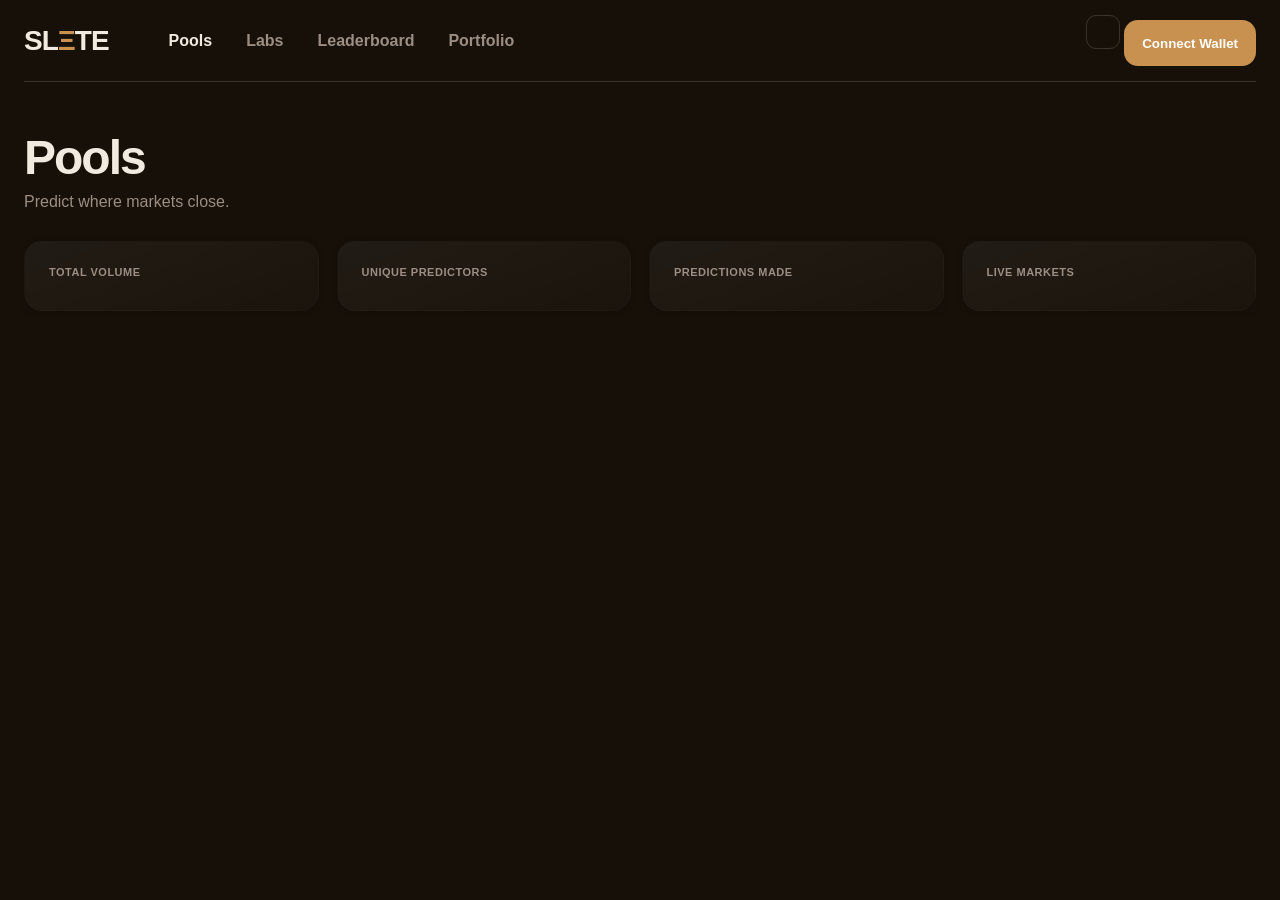
==== commit e53d48b5: "Add files via upload" ====
--- a/product.html
+++ b/product.html
@@ -9,13 +9,15 @@
 
 <link rel="stylesheet" href="slete-desktop.css">
 <link rel="stylesheet" href="slete.css">
+<link rel="stylesheet" href="labs-ovverride.css">
+
 
 <link rel="icon" href="slete1.png" type="image/png" sizes="16x16" />
 
 <link rel="preconnect" href="https://fonts.googleapis.com">
 <link rel="preconnect" href="https://fonts.gstatic.com" crossorigin>
 
-<link href="https://fonts.googleapis.com/css2?family=IBM+Plex+Mono:wght@400;600;700&family=Inter:wght@400;500;600;700;800&display=swap" rel="stylesheet">
+<link href="https://fonts.googleapis.com/css2?family=IBM+Plex+Mono:wght@400;600;700&family=Nunito:wght@400;500;600;700;800;900&display=swap" rel="stylesheet">
 
 <script src="https://unpkg.com/lucide@latest/dist/umd/lucide.min.js"></script>
 
@@ -533,7 +535,7 @@
     </div>
 
     <!-- ORDER BOOK BODY (collapsed by default) -->
-    <div class="labs-ob-body" id="labsObBody" style="display:none;">
+    <div class="labs-ob-body" id="labsObBody">
         <div class="labs-ob-body-inner">
             <div class="labs-ob-side labs-ob-side--up">
                 <div class="labs-ob-side-label">UP</div>
@@ -655,6 +657,7 @@
 
 <script src="sui-wallet.js"></script>
 <script src="slete.js"></script>
+<script src="labs.js"></script>
 <script>lucide.createIcons();</script>
 
    <!-- POOL DETAIL PAGE — outside app-shell so fixed positioning is never broken -->
